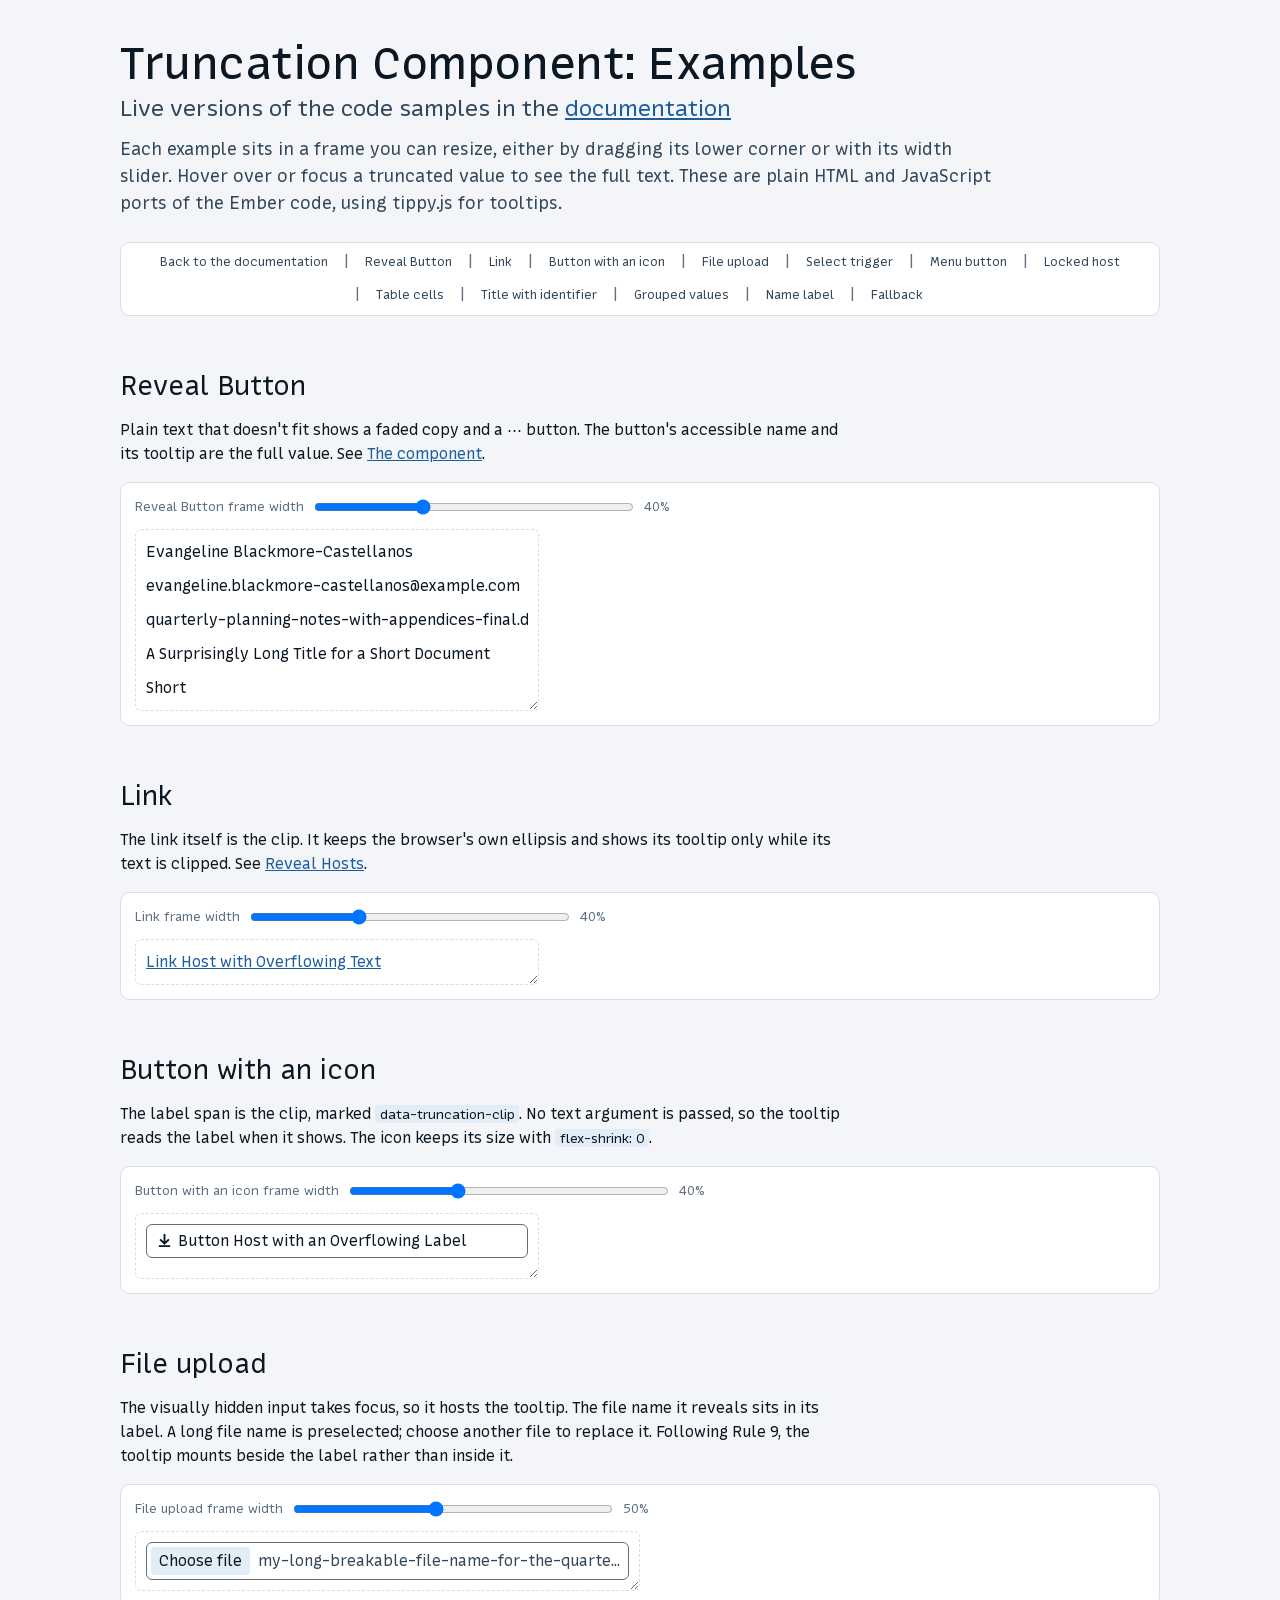
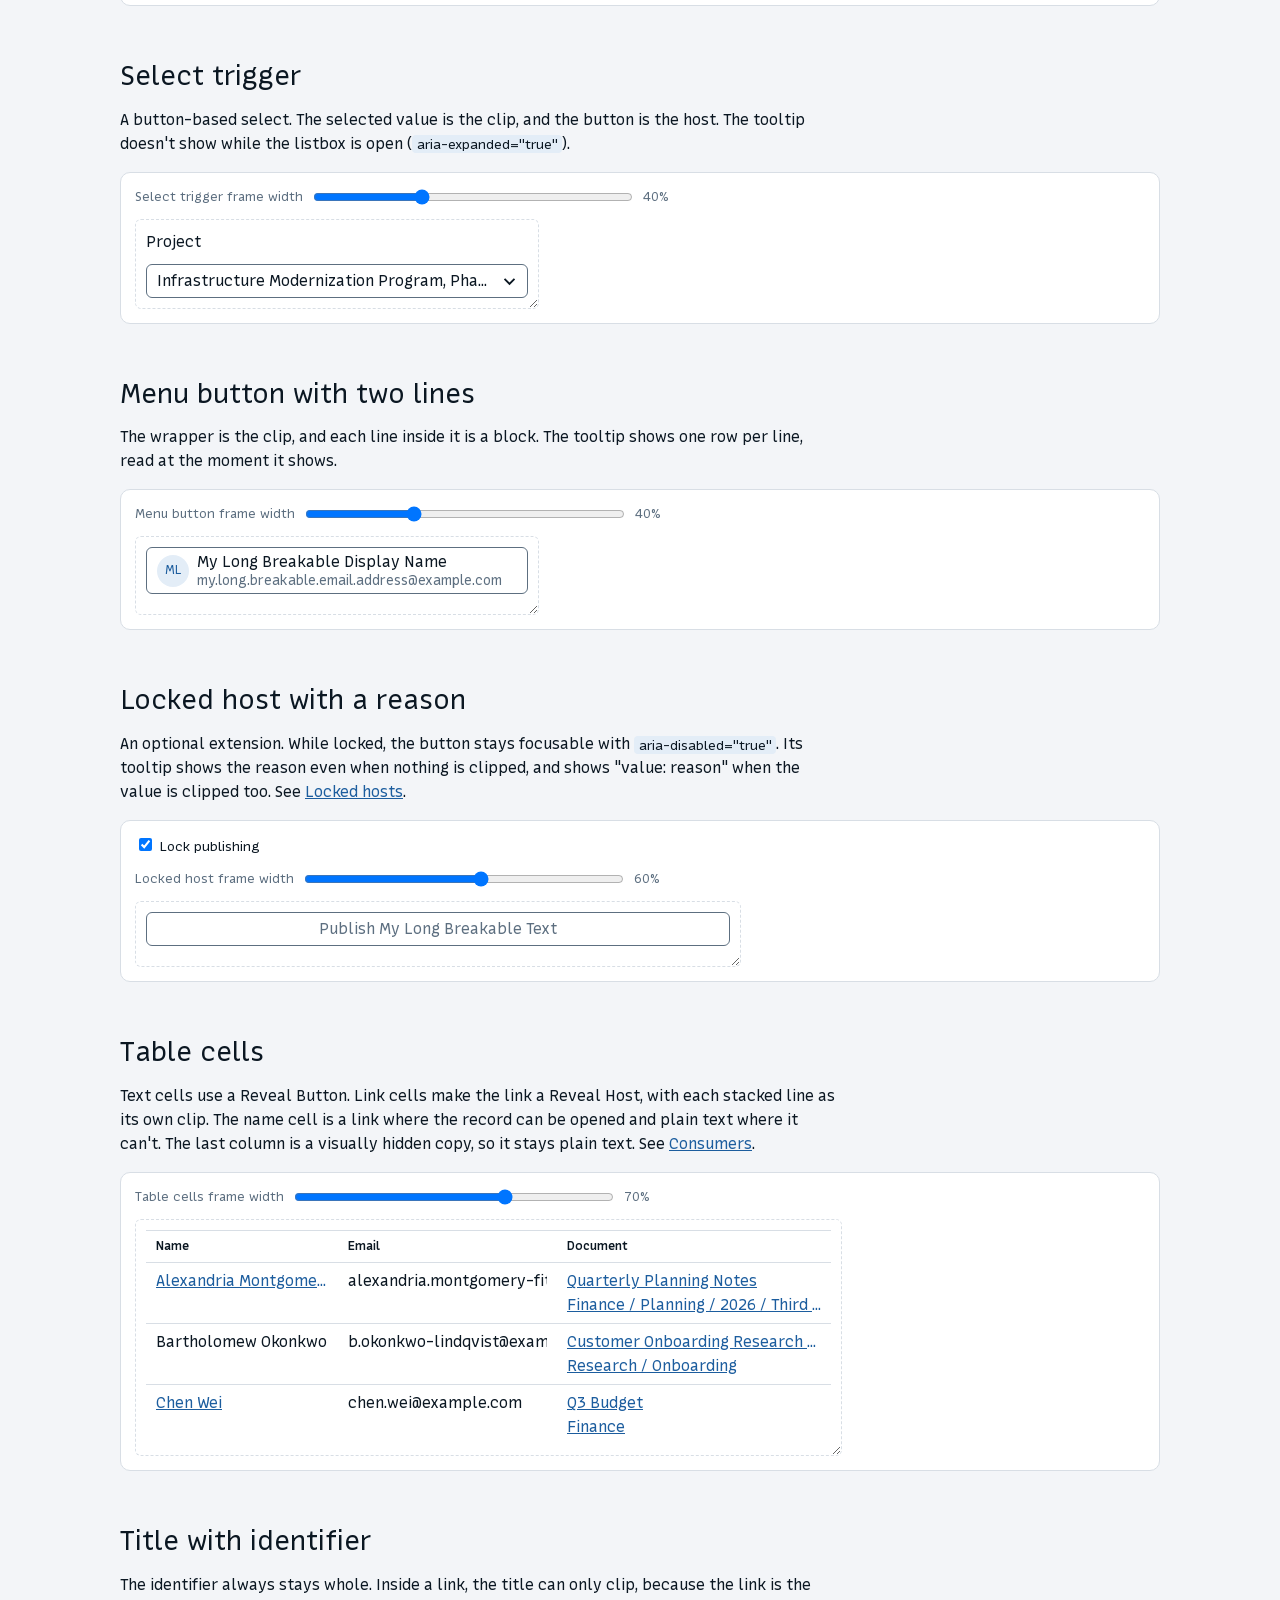
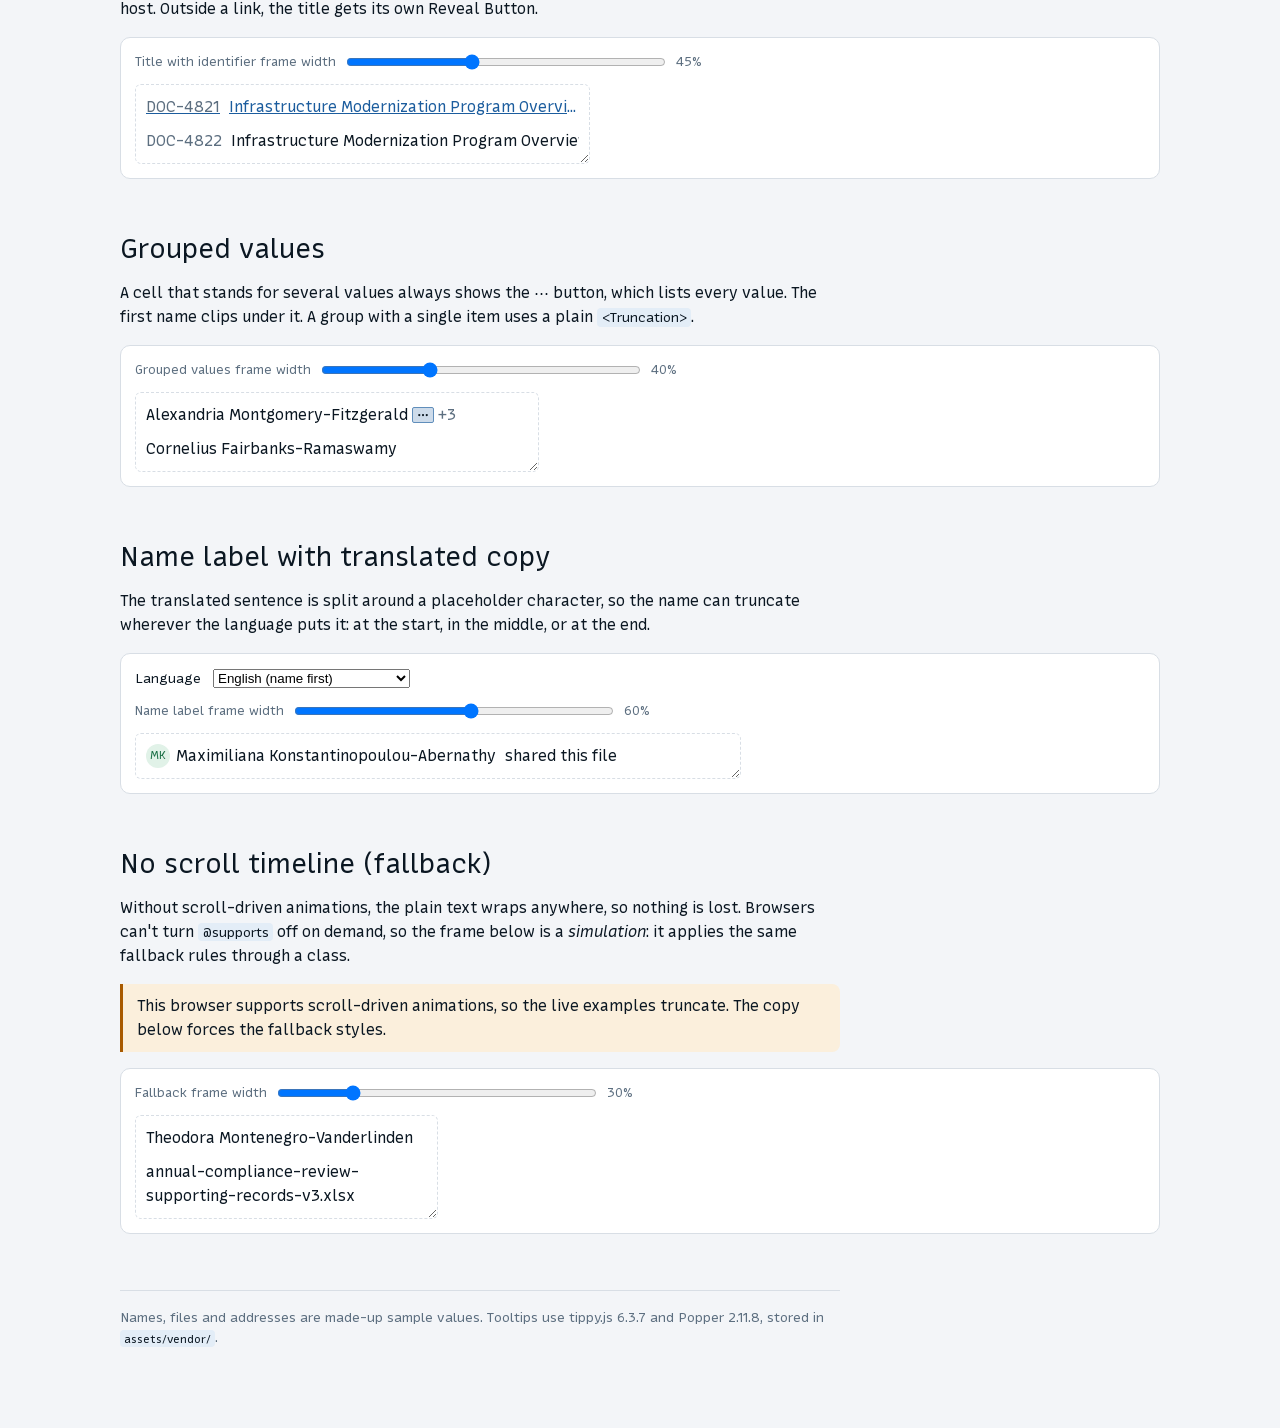
==== examples.html @ b0d839de "Add live examples page and accessibility fixes - Add examples.html/.css/.js: live vanilla JS + tippy" ====
<!doctype html>
<html lang="en">
<head>
<meta charset="utf-8">
<meta name="viewport" content="width=device-width,initial-scale=1,viewport-fit=cover">
<title>Examples · Truncation Component</title>
<link rel="preload" href="assets/woff2/0-MonoLisaText-normal.woff2" as="font" type="font/woff2" crossorigin="">
<link rel="stylesheet" href="assets/monolisa-webfont.css">
<link rel="stylesheet" href="style.css">
<link rel="stylesheet" href="examples.css">
</head>
<body>

<header>
  <hgroup>
    <h1>Truncation Component: Examples</h1>
    <p class="subtitle">Live versions of the code samples in the <a href="index.html">documentation</a></p>
  </hgroup>
  <p class="lede">Each example sits in a frame you can resize, either by dragging its lower corner or with its width slider. Hover over or focus a truncated value to see the full text. These are plain HTML and JavaScript ports of the Ember code, using tippy.js for tooltips.</p>
</header>

<nav class="toc" aria-label="Examples">
  <ol class="toc__list">
    <li><a href="index.html">Back to the documentation</a></li>
    <li><a href="#reveal-button">Reveal Button</a></li>
    <li><a href="#link-host">Link</a></li>
    <li><a href="#icon-button">Button with an icon</a></li>
    <li><a href="#file-upload">File upload</a></li>
    <li><a href="#select">Select trigger</a></li>
    <li><a href="#menu">Menu button</a></li>
    <li><a href="#locked">Locked host</a></li>
    <li><a href="#tables">Table cells</a></li>
    <li><a href="#title-with-id">Title with identifier</a></li>
    <li><a href="#items-summary">Grouped values</a></li>
    <li><a href="#name-label">Name label</a></li>
    <li><a href="#fallback">Fallback</a></li>
  </ol>
</nav>

<main>

<section id="reveal-button" aria-labelledby="h-reveal-button">
  <h2 id="h-reveal-button">Reveal Button</h2>
  <p class="prose">Plain text that doesn't fit shows a faded copy and a ⋯ button. The button's accessible name and its tooltip are the full value. See <a href="index.html#component">The component</a>.</p>
  <div class="demo">
    <div class="demo__width"><label for="w-reveal-button">Reveal Button frame width</label><input id="w-reveal-button" type="range" min="10" max="100" value="40" data-demo-width><output for="w-reveal-button" data-demo-width-output></output></div>
    <div class="demo__frame">
      <span data-truncation>Evangeline Blackmore-Castellanos</span>
      <span data-truncation>evangeline.blackmore-castellanos@example.com</span>
      <span data-truncation>quarterly-planning-notes-with-appendices-final.docx</span>
      <span data-truncation>A Surprisingly Long Title for a Short Document</span>
      <span data-truncation>Short</span>
    </div>
  </div>
</section>

<section id="link-host" aria-labelledby="h-link-host">
  <h2 id="h-link-host">Link</h2>
  <p class="prose">The link itself is the clip. It keeps the browser's own ellipsis and shows its tooltip only while its text is clipped. See <a href="index.html#hosts">Reveal Hosts</a>.</p>
  <div class="demo">
    <div class="demo__width"><label for="w-link-host">Link frame width</label><input id="w-link-host" type="range" min="10" max="100" value="40" data-demo-width><output for="w-link-host" data-demo-width-output></output></div>
    <div class="demo__frame">
      <a class="c-truncation-host" href="#link-host" data-truncation-host="Link Host with Overflowing Text">Link Host with Overflowing Text</a>
    </div>
  </div>
</section>

<section id="icon-button" aria-labelledby="h-icon-button">
  <h2 id="h-icon-button">Button with an icon</h2>
  <p class="prose">The label span is the clip, marked <code>data-truncation-clip</code>. No text argument is passed, so the tooltip reads the label when it shows. The icon keeps its size with <code>flex-shrink: 0</code>.</p>
  <div class="demo">
    <div class="demo__width"><label for="w-icon-button">Button with an icon frame width</label><input id="w-icon-button" type="range" min="10" max="100" value="40" data-demo-width><output for="w-icon-button" data-demo-width-output></output></div>
    <div class="demo__frame">
      <button type="button" class="c-button c-button--with-icon" data-truncation-host data-demo="icon-button">
        <svg class="c-button__icon" viewBox="0 0 16 16" aria-hidden="true" focusable="false"><path d="M7 1h2v8l3-3 1.4 1.4L8 12.8 2.6 7.4 4 6l3 3zM2 13h12v2H2z"/></svg>
        <span class="c-truncation-host" data-truncation-clip>Button Host with an Overflowing Label</span>
      </button>
      <p class="demo__note" role="status" data-status></p>
    </div>
  </div>
</section>

<section id="file-upload" aria-labelledby="h-file-upload">
  <h2 id="h-file-upload">File upload</h2>
  <p class="prose">The visually hidden input takes focus, so it hosts the tooltip. The file name it reveals sits in its label. A long file name is preselected; choose another file to replace it. Following Rule 9, the tooltip mounts beside the label rather than inside it.</p>
  <div class="demo">
    <div class="demo__width"><label for="w-file-upload">File upload frame width</label><input id="w-file-upload" type="range" min="10" max="100" value="50" data-demo-width><output for="w-file-upload" data-demo-width-output></output></div>
    <div class="demo__frame">
      <label class="c-file-upload" data-demo="file-upload">
        <input type="file" class="c-visually-hidden">
        <span class="c-file-upload__button">Choose file</span>
        <span class="c-file-upload__name c-truncation-host" data-truncation-clip></span>
      </label>
    </div>
  </div>
</section>

<section id="select" aria-labelledby="h-select">
  <h2 id="h-select">Select trigger</h2>
  <p class="prose">A button-based select. The selected value is the clip, and the button is the host. The tooltip doesn't show while the listbox is open (<code>aria-expanded="true"</code>).</p>
  <div class="demo">
    <div class="demo__width"><label for="w-select">Select trigger frame width</label><input id="w-select" type="range" min="10" max="100" value="40" data-demo-width><output for="w-select" data-demo-width-output></output></div>
    <div class="demo__frame">
      <span id="select-label">Project</span>
      <div class="c-select" data-demo="select">
        <button type="button" class="c-select__trigger" aria-haspopup="listbox" aria-expanded="false" aria-controls="select-listbox" aria-labelledby="select-label select-value">
          <span id="select-value" class="c-truncation-host" data-truncation-clip>Infrastructure Modernization Program, Phase Two</span>
          <svg class="c-select__chevron" viewBox="0 0 16 16" aria-hidden="true" focusable="false"><path d="M3.4 5.6 8 10.2l4.6-4.6L14 7l-6 6-6-6z"/></svg>
        </button>
        <ul id="select-listbox" class="c-popup" role="listbox" tabindex="-1" aria-labelledby="select-label" hidden>
          <li id="select-opt-1" role="option" aria-selected="true">Infrastructure Modernization Program, Phase Two</li>
          <li id="select-opt-2" role="option" aria-selected="false">Customer Onboarding Experience Research</li>
          <li id="select-opt-3" role="option" aria-selected="false">Q3 Budget</li>
        </ul>
      </div>
    </div>
  </div>
</section>

<section id="menu" aria-labelledby="h-menu">
  <h2 id="h-menu">Menu button with two lines</h2>
  <p class="prose">The wrapper is the clip, and each line inside it is a block. The tooltip shows one row per line, read at the moment it shows.</p>
  <div class="demo">
    <div class="demo__width"><label for="w-menu">Menu button frame width</label><input id="w-menu" type="range" min="10" max="100" value="40" data-demo-width><output for="w-menu" data-demo-width-output></output></div>
    <div class="demo__frame">
      <div class="c-menu" data-demo="menu">
        <button type="button" class="c-profile-chip" aria-haspopup="menu" aria-expanded="false" aria-controls="profile-menu">
          <span class="c-profile-chip__avatar" aria-hidden="true">ML</span>
          <span class="c-profile-chip__lines" data-truncation-clip>
            <span class="c-truncation-host">My Long Breakable Display Name</span>
            <span class="c-truncation-host">my.long.breakable.email.address@example.com</span>
          </span>
        </button>
        <ul id="profile-menu" class="c-popup" role="menu" hidden>
          <li role="none"><button type="button" class="c-button--reset" role="menuitem" tabindex="-1">Profile</button></li>
          <li role="none"><button type="button" class="c-button--reset" role="menuitem" tabindex="-1">Settings</button></li>
          <li role="none"><button type="button" class="c-button--reset" role="menuitem" tabindex="-1">Sign out</button></li>
        </ul>
      </div>
      <p class="demo__note" role="status" data-status></p>
    </div>
  </div>
</section>

<section id="locked" aria-labelledby="h-locked">
  <h2 id="h-locked">Locked host with a reason</h2>
  <p class="prose">An optional extension. While locked, the button stays focusable with <code>aria-disabled="true"</code>. Its tooltip shows the reason even when nothing is clipped, and shows "value: reason" when the value is clipped too. See <a href="index.html#reason">Locked hosts</a>.</p>
  <div class="demo">
    <div class="demo__controls"><label><input type="checkbox" data-demo="locked-toggle" checked> Lock publishing</label></div>
    <div class="demo__width"><label for="w-locked">Locked host frame width</label><input id="w-locked" type="range" min="10" max="100" value="60" data-demo-width><output for="w-locked" data-demo-width-output></output></div>
    <div class="demo__frame">
      <button type="button" class="c-button c-truncation-host" data-demo="locked">Publish My Long Breakable Text</button>
      <p class="demo__note" role="status" data-status></p>
    </div>
  </div>
</section>

<section id="tables" aria-labelledby="h-tables">
  <h2 id="h-tables">Table cells</h2>
  <p class="prose">Text cells use a Reveal Button. Link cells make the link a Reveal Host, with each stacked line as its own clip. The name cell is a link where the record can be opened and plain text where it can't. The last column is a visually hidden copy, so it stays plain text. See <a href="index.html#consumers">Consumers</a>.</p>
  <div class="demo">
    <div class="demo__width"><label for="w-tables">Table cells frame width</label><input id="w-tables" type="range" min="10" max="100" value="70" data-demo-width><output for="w-tables" data-demo-width-output></output></div>
    <div class="demo__frame">
      <table class="c-table">
        <caption class="c-visually-hidden">Shared documents</caption>
        <colgroup><col style="inline-size:28%"><col style="inline-size:32%"><col style="inline-size:40%"></colgroup>
        <thead>
          <tr><th scope="col">Name</th><th scope="col">Email</th><th scope="col">Document</th><th scope="col" class="c-visually-hidden">Summary</th></tr>
        </thead>
        <tbody>
          <tr>
            <td class="c-table__cell"><a class="c-truncation-host" href="#tables" data-truncation-host="Alexandria Montgomery-Fitzgerald">Alexandria Montgomery-Fitzgerald</a></td>
            <td class="c-table__cell"><span data-truncation data-test-text>alexandria.montgomery-fitzgerald@example.com</span></td>
            <td class="c-table__cell">
              <a class="c-link" href="#tables" data-truncation-host>
                <span class="c-truncation-host" data-truncation-clip>Quarterly Planning Notes</span>
                <span class="c-truncation-host" data-truncation-clip>Finance / Planning / 2026 / Third Quarter</span>
              </a>
            </td>
            <td class="c-table__cell c-visually-hidden">Alexandria Montgomery-Fitzgerald shared Quarterly Planning Notes</td>
          </tr>
          <tr>
            <td class="c-table__cell"><span data-truncation>Bartholomew Okonkwo-Lindqvist</span></td>
            <td class="c-table__cell"><span data-truncation data-test-text>b.okonkwo-lindqvist@example.com</span></td>
            <td class="c-table__cell">
              <a class="c-link" href="#tables" data-truncation-host>
                <span class="c-truncation-host" data-truncation-clip>Customer Onboarding Research Synthesis</span>
                <span class="c-truncation-host" data-truncation-clip>Research / Onboarding</span>
              </a>
            </td>
            <td class="c-table__cell c-visually-hidden">Bartholomew Okonkwo-Lindqvist shared Customer Onboarding Research Synthesis</td>
          </tr>
          <tr>
            <td class="c-table__cell"><a class="c-truncation-host" href="#tables" data-truncation-host="Chen Wei">Chen Wei</a></td>
            <td class="c-table__cell"><span data-truncation data-test-text>chen.wei@example.com</span></td>
            <td class="c-table__cell">
              <a class="c-link" href="#tables" data-truncation-host>
                <span class="c-truncation-host" data-truncation-clip>Q3 Budget</span>
                <span class="c-truncation-host" data-truncation-clip>Finance</span>
              </a>
            </td>
            <td class="c-table__cell c-visually-hidden">Chen Wei shared Q3 Budget</td>
          </tr>
        </tbody>
      </table>
    </div>
  </div>
</section>

<section id="title-with-id" aria-labelledby="h-title-with-id">
  <h2 id="h-title-with-id">Title with identifier</h2>
  <p class="prose">The identifier always stays whole. Inside a link, the title can only clip, because the link is the host. Outside a link, the title gets its own Reveal Button.</p>
  <div class="demo">
    <div class="demo__width"><label for="w-title-with-id">Title with identifier frame width</label><input id="w-title-with-id" type="range" min="10" max="100" value="45" data-demo-width><output for="w-title-with-id" data-demo-width-output></output></div>
    <div class="demo__frame">
      <a class="c-title-with-id" href="#title-with-id" data-truncation-host>
        <span class="c-title-with-id__identifier" data-test-identifier>DOC-4821</span>
        <span class="c-title-with-id__title c-truncation-host" data-test-title data-truncation-clip>Infrastructure Modernization Program Overview</span>
      </a>
      <div class="c-title-with-id">
        <span class="c-title-with-id__identifier" data-test-identifier>DOC-4822</span>
        <span data-truncation class="c-title-with-id__title" data-test-title>Infrastructure Modernization Program Overview</span>
      </div>
    </div>
  </div>
</section>

<section id="items-summary" aria-labelledby="h-items-summary">
  <h2 id="h-items-summary">Grouped values</h2>
  <p class="prose">A cell that stands for several values always shows the ⋯ button, which lists every value. The first name clips under it. A group with a single item uses a plain <code>&lt;Truncation&gt;</code>.</p>
  <div class="demo">
    <div class="demo__width"><label for="w-items-summary">Grouped values frame width</label><input id="w-items-summary" type="range" min="10" max="100" value="40" data-demo-width><output for="w-items-summary" data-demo-width-output></output></div>
    <div class="demo__frame">
      <div class="c-items-summary" data-test-items-summary>
        <span class="c-items-summary__name" data-test-items-name>Alexandria Montgomery-Fitzgerald</span>
        <button type="button" class="c-button--reset c-button--icon-only c-truncation__reveal c-items-summary__reveal" aria-label="Alexandria Montgomery-Fitzgerald, Bartholomew Okonkwo-Lindqvist, Chen Wei, Dagny Sørensen" data-test-items-reveal data-items-reveal>
          <svg class="c-truncation__reveal-icon" viewBox="0 0 16 16" aria-hidden="true" focusable="false"><circle cx="3" cy="8" r="1.5"/><circle cx="8" cy="8" r="1.5"/><circle cx="13" cy="8" r="1.5"/></svg>
        </button>
        <span class="c-items-summary__count" data-test-items-count>+3</span>
      </div>
      <div class="c-items-summary" data-test-items-summary>
        <span data-truncation data-test-items-name>Cornelius Fairbanks-Ramaswamy</span>
      </div>
    </div>
  </div>
</section>

<section id="name-label" aria-labelledby="h-name-label">
  <h2 id="h-name-label">Name label with translated copy</h2>
  <p class="prose">The translated sentence is split around a placeholder character, so the name can truncate wherever the language puts it: at the start, in the middle, or at the end.</p>
  <div class="demo">
    <div class="demo__controls">
      <label for="name-label-locale">Language</label>
      <select id="name-label-locale" data-demo="name-label-locale">
        <option value="en">English (name first)</option>
        <option value="de">Deutsch (name in the middle)</option>
        <option value="ja">日本語 (name last)</option>
      </select>
    </div>
    <div class="demo__width"><label for="w-name-label">Name label frame width</label><input id="w-name-label" type="range" min="10" max="100" value="60" data-demo-width><output for="w-name-label" data-demo-width-output></output></div>
    <div class="demo__frame">
      <div data-demo="name-label"></div>
    </div>
  </div>
</section>

<section id="fallback" aria-labelledby="h-fallback">
  <h2 id="h-fallback">No scroll timeline (fallback)</h2>
  <p class="prose">Without scroll-driven animations, the plain text wraps anywhere, so nothing is lost. Browsers can't turn <code>@supports</code> off on demand, so the frame below is a <em>simulation</em>: it applies the same fallback rules through a class.</p>
  <p class="callout" data-demo="support"></p>
  <div class="demo">
    <div class="demo__width"><label for="w-fallback">Fallback frame width</label><input id="w-fallback" type="range" min="10" max="100" value="30" data-demo-width><output for="w-fallback" data-demo-width-output></output></div>
    <div class="demo__frame is-simulated-fallback">
      <span data-truncation>Theodora Montenegro-Vanderlinden</span>
      <span data-truncation>annual-compliance-review-supporting-records-v3.xlsx</span>
    </div>
  </div>
</section>

<footer>Names, files and addresses are made-up sample values. Tooltips use tippy.js 6.3.7 and Popper 2.11.8, stored in <code>assets/vendor/</code>.</footer>
</main>

<script src="assets/vendor/popper.min.js"></script>
<script src="assets/vendor/tippy-bundle.umd.min.js"></script>
<script src="examples.js"></script>
</body>
</html>
---- style.css ----
:root{color-scheme:light;box-sizing:border-box;padding-top:env(safe-area-inset-top,0px);padding-bottom:env(safe-area-inset-bottom,0px)}html{scroll-padding-top:env(safe-area-inset-top,0px)}body{margin:0;padding:0;font:.875rem -apple-system,BlinkMacSystemFont,sans-serif;background:#fff;color:#000}img{max-width:100%}[hidden]:not([hidden=until-found i]){display:none!important}

/* MonoLisaText: variable weight, split into unicode-range subsets (Basic Latin, punctuation, fractions, technical, misc symbols). */
@font-face{font-family:"MonoLisaText";font-style:normal;font-weight:1 1000;font-display:swap;src:url("assets/woff2/0-MonoLisaText-normal.woff2") format("woff2");unicode-range:U+0020-007E}
@font-face{font-family:"MonoLisaText";font-style:italic;font-weight:1 1000;font-display:swap;src:url("assets/woff2/1-MonoLisaText-italic.woff2") format("woff2");unicode-range:U+0020-007E}
@font-face{font-family:"MonoLisaText";font-style:normal;font-weight:1 1000;font-display:swap;src:url("assets/woff2/2-MonoLisaText-normal.woff2") format("woff2");unicode-range:U+2013-2014,U+2018-201A,U+201C-201E,U+2020-2022,U+2026,U+2030,U+2039-203A,U+2044}
@font-face{font-family:"MonoLisaText";font-style:italic;font-weight:1 1000;font-display:swap;src:url("assets/woff2/3-MonoLisaText-italic.woff2") format("woff2");unicode-range:U+2013-2014,U+2018-201A,U+201C-201E,U+2020-2022,U+2026,U+2030,U+2039-203A,U+2044}
@font-face{font-family:"MonoLisaText";font-style:normal;font-weight:1 1000;font-display:swap;src:url("assets/woff2/4-MonoLisaText-normal.woff2") format("woff2");unicode-range:U+2150,U+2153-215E}
@font-face{font-family:"MonoLisaText";font-style:italic;font-weight:1 1000;font-display:swap;src:url("assets/woff2/5-MonoLisaText-italic.woff2") format("woff2");unicode-range:U+2150,U+2153-215E}
@font-face{font-family:"MonoLisaText";font-style:normal;font-weight:1 1000;font-display:swap;src:url("assets/woff2/6-MonoLisaText-normal.woff2") format("woff2");unicode-range:U+2601,U+2607,U+2610-2612,U+261A-261F,U+2639-263C,U+263E,U+2665}
@font-face{font-family:"MonoLisaText";font-style:italic;font-weight:1 1000;font-display:swap;src:url("assets/woff2/7-MonoLisaText-italic.woff2") format("woff2");unicode-range:U+2601,U+2607,U+2610-2612,U+261A-261F,U+2639-263C,U+263E,U+2665}
@font-face{font-family:"MonoLisaText";font-style:normal;font-weight:1 1000;font-display:swap;src:url("assets/woff2/8-MonoLisaText-normal.woff2") format("woff2");unicode-range:U+2318,U+2325-2328,U+232B,U+2387,U+238B,U+23CE-23CF,U+23FB-23FE}
@font-face{font-family:"MonoLisaText";font-style:italic;font-weight:1 1000;font-display:swap;src:url("assets/woff2/9-MonoLisaText-italic.woff2") format("woff2");unicode-range:U+2318,U+2325-2328,U+232B,U+2387,U+238B,U+23CE-23CF,U+23FB-23FE}

/* Layout: one reading column (prose at ~80ch), code and diagrams allowed wider; code wraps, diagrams scroll. */
:root{
  --ground:#f3f5f8; --panel:#ffffff; --ink:#0b1722; --ink-2:#33475a; --muted:#5d6f80; --line:#d8dee5;
  --accent:#1c5d9e; --accent-soft:#e3edf7; --state:#a85a00; --state-soft:#fbefdc; --ok:#1d7148; --ok-soft:#e1f2e8;
  --code-bg:#0f1a26; --code-fg:#dbe6f0; --code-dim:#7f93a6; --code-kw:#8cc4ff; --code-str:#a8dc9b; --code-num:#f5b971; --code-fn:#e7a4ff; --code-attr:#7fdbd2;
  --display:"MonoLisaText",ui-monospace,Menlo,Consolas,monospace;
  --body:"MonoLisaText",ui-monospace,Menlo,Consolas,monospace;
  --mono:"MonoLisaText",ui-monospace,Menlo,Consolas,monospace;
  --code-font:"MonoLisaCode",ui-monospace,Menlo,Consolas,monospace;
}
@media (prefers-color-scheme:dark){:root:not([data-theme="light"]){
  --ground:#0e141b; --panel:#151d26; --ink:#e7edf3; --ink-2:#c3cfda; --muted:#8c9cac; --line:#2a3644;
  --accent:#78afe6; --accent-soft:#1c2c3d; --state:#f2a654; --state-soft:#3a2914; --ok:#74cf9f; --ok-soft:#163223;
  --code-bg:#1a2431; --code-fg:#dbe6f0; --code-dim:#7f93a6; --code-kw:#8cc4ff; --code-str:#a8dc9b; --code-num:#f5b971; --code-fn:#e7a4ff; --code-attr:#7fdbd2;
  color-scheme:dark}}
:root[data-theme="dark"]{
  --ground:#0e141b; --panel:#151d26; --ink:#e7edf3; --ink-2:#c3cfda; --muted:#8c9cac; --line:#2a3644;
  --accent:#78afe6; --accent-soft:#1c2c3d; --state:#f2a654; --state-soft:#3a2914; --ok:#74cf9f; --ok-soft:#163223;
  --code-bg:#1a2431; --code-fg:#dbe6f0; --code-dim:#7f93a6; --code-kw:#8cc4ff; --code-str:#a8dc9b; --code-num:#f5b971; --code-fn:#e7a4ff; --code-attr:#7fdbd2;
  color-scheme:dark}
*{box-sizing:border-box}
body{margin:0;background:var(--ground);color:var(--ink);font-family:var(--body);font-size:.9375rem;line-height:1.6;
  padding-left:max(16px,env(safe-area-inset-left,0px));padding-right:max(16px,env(safe-area-inset-right,0px));padding-block:40px 80px}
main{max-width:1040px;margin:0 auto;display:flex;flex-direction:column;gap:56px}
.prose{max-width:80ch}
h1,h2,h3,h4{font-family:var(--display);text-wrap:balance;margin:0;color:var(--ink)}
h1{font-size:clamp(1.875rem,5vw,2.75rem);font-weight:450;letter-spacing:-.01em;line-height:1.08}
hgroup{display:flex;flex-direction:column;gap:6px;margin:0}
.subtitle{font-family:var(--display);font-size:clamp(1.125rem,2.5vw,1.375rem);font-weight:400;color:var(--ink-2);line-height:1.3}
.byline{font-size:.875rem;color:var(--muted)}
h2{font-size:clamp(1.375rem,1.2rem + .6vw,1.625rem);font-weight:400;line-height:1.15}
h3{font-size:clamp(1.125rem,1rem + .4vw,1.25rem);font-weight:400;line-height:1.25}
h4{font-size:1.0625rem;font-weight:400;line-height:1.3;margin-top:6px}
p{margin:0}
a{color:var(--accent)}
code{font-family:var(--mono);font-size:.86em;background:var(--accent-soft);color:var(--ink);padding:.05em .35em;border-radius:4px;overflow-wrap:anywhere}
kbd{font-family:var(--mono);font-size:.86em;background:var(--panel);color:var(--ink);padding:.05em .4em;border:1px solid var(--line);border-bottom-width:2px;border-radius:4px}
.eyebrow{font-family:var(--mono);font-size:.75rem;letter-spacing:.12em;text-transform:uppercase;color:var(--accent);margin:0}
header{display:flex;flex-direction:column;gap:14px;max-width:1040px;margin:0 auto 24px}
.lede{font-size:1.0625rem;color:var(--ink-2);max-width:80ch}
.chips{display:flex;flex-wrap:wrap;gap:8px}
.chip{font-family:var(--mono);font-size:.75rem;padding:3px 10px;border:1px solid var(--line);border-radius:999px;background:var(--panel);color:var(--ink-2)}
.chip b{color:var(--ink);font-weight:500}
nav.toc{max-width:1040px;margin:0 auto 56px;background:var(--panel);border:1px solid var(--line);border-radius:10px;padding:4px}
.toc__list{list-style:none;margin:0;padding:0;display:flex;flex-wrap:wrap;justify-content:center;gap:2px}
.toc__list li{display:flex;align-items:center;gap:2px}
/* Empty alt text keeps screen readers from announcing "vertical bar". */
.toc__list li+li::before{content:"|";content:"|" / "";color:var(--muted);margin-inline:6px}
.toc__list a{display:block;padding:6px 8px;border-radius:6px;font-size:.75rem;color:var(--ink-2);text-decoration:none;white-space:nowrap}
.toc__list a:hover{background:var(--accent-soft);color:var(--ink);text-decoration:underline}
.toc__list a:focus-visible{outline:2px solid var(--accent);outline-offset:0;color:var(--ink)}
section{display:flex;flex-direction:column;gap:16px;scroll-margin-top:16px}
.diagram{background:var(--panel);border:1px solid var(--line);border-radius:10px;padding:18px;overflow-x:auto}
.diagram pre.mermaid{margin:0;background:transparent;display:flex;justify-content:center;min-width:640px}
.diagram figcaption,.code figcaption{font-size:.78125rem;color:var(--muted)}
figure{margin:0;display:flex;flex-direction:column;gap:8px;min-width:0}
.code{min-width:0;gap:0;border:1px solid var(--line);border-radius:10px;overflow:hidden;background:var(--panel)}
.code figcaption{display:flex;flex-wrap:wrap;gap:4px 12px;align-items:baseline;padding:8px 14px;border-bottom:1px solid var(--line)}
.code figcaption .path{font-family:var(--mono);color:var(--ink-2)}
.code figcaption .at{font-family:var(--mono)}
.code pre{margin:0;background:var(--code-bg);color:var(--code-fg);box-shadow:inset 3px 0 0 var(--accent);padding:14px 16px 14px 19px;white-space:pre-wrap;font-family:var(--code-font);font-size:.78125rem;line-height:1.55;tab-size:2}
.code pre code{background:none;padding:0;color:inherit;font-family:inherit;font-size:inherit;overflow-wrap:anywhere;white-space:pre-wrap}
.hljs-comment,.hljs-quote{color:var(--code-dim);font-style:italic}
.hljs-keyword,.hljs-selector-tag,.hljs-meta .hljs-keyword,.hljs-literal{color:var(--code-kw)}
.hljs-string,.hljs-template-tag,.hljs-addition,.hljs-regexp{color:var(--code-str)}
.hljs-number,.hljs-built_in,.hljs-type{color:var(--code-num)}
.hljs-title,.hljs-title.function_,.hljs-section,.hljs-selector-pseudo{color:var(--code-fn)}
.hljs-attr,.hljs-attribute,.hljs-property,.hljs-selector-class,.hljs-selector-attr,.hljs-variable,.hljs-name,.hljs-tag{color:var(--code-attr)}
table.flv{border-collapse:collapse;width:100%;font-size:.875rem;background:var(--panel);border:1px solid var(--line);border-radius:10px;overflow:hidden}
.tbl{overflow-x:auto;border-radius:10px}
table.flv th,table.flv td{text-align:left;vertical-align:top;padding:10px 12px;border-top:1px solid var(--line)}
table.flv thead th{font-size:.71875rem;letter-spacing:.06em;text-transform:uppercase;color:var(--muted);border-top:0;background:var(--ground)}
table.flv td:first-child{font-weight:600;white-space:nowrap}
.pill{display:inline-block;font-size:.71875rem;font-weight:600;padding:1px 8px;border-radius:999px;white-space:nowrap}
.pill.btn{background:var(--accent-soft);color:var(--accent)}
.pill.host{background:var(--ok-soft);color:var(--ok)}
.pill.state{background:var(--state-soft);color:var(--state)}
.callout{border-left:3px solid var(--state);background:var(--state-soft);padding:10px 14px;border-radius:0 8px 8px 0;max-width:80ch;color:var(--ink)}
ol.steps,ol.list,ul.list{margin:0;padding-inline-start:22px;display:grid;gap:6px;max-width:80ch}
.two{display:grid;grid-template-columns:repeat(auto-fit,minmax(min(100%,420px),1fr));gap:16px}
footer{font-size:.8125rem;color:var(--muted);border-top:1px solid var(--line);padding-top:16px;max-width:80ch}
@media (prefers-reduced-motion:reduce){*{scroll-behavior:auto!important}}

.mermaid-diagram{margin-block:4px;min-width:640px}
.mermaid-diagram svg{display:block;margin:0 auto;max-width:100%;height:auto}
.mermaid-diagram .mmd-dark{display:none}
@media (prefers-color-scheme:dark){:root:not([data-theme="light"]) .mermaid-diagram .mmd-light{display:none}:root:not([data-theme="light"]) .mermaid-diagram .mmd-dark{display:block}}
:root[data-theme="dark"] .mermaid-diagram .mmd-light{display:none}
:root[data-theme="dark"] .mermaid-diagram .mmd-dark{display:block}

/* Marks the parts of the implementation that lean on tippy.js, and the parts that are plain DOM. */
.pill.lib{background:var(--state-soft);color:var(--state)}
.code figcaption .pill{align-self:center}
table.flv.wrap td:first-child{white-space:normal;min-inline-size:14ch}
---- examples.css ----
/* ------------ Design-system tokens the documented CSS refers to ------------ */
:root {
  --color-accent-200: color-mix(in srgb, var(--accent) 22%, var(--panel));
  /* 70% keeps 3:1 against the panel and under the ⋯ dots, in both colour schemes. */
  --color-accent-300: color-mix(in srgb, var(--accent) 70%, var(--panel));
  --color-accent-500: var(--accent);
  --color-text: var(--ink);
  --spacing-3xs: 2px;
  /* Control boundaries need 3:1 (WCAG 1.4.11); --line is decorative only. */
  --control-line: var(--muted);
}

/* Button resets come first so the Reveal Button's own rules override them. */
.c-button {
  align-items: center;
  background: var(--panel);
  border: 1px solid var(--control-line);
  border-radius: 6px;
  color: var(--ink);
  cursor: pointer;
  display: inline-flex;
  font: inherit;
  gap: 6px;
  max-inline-size: 100%;
  min-inline-size: 0;
  padding: 4px 10px;
}

.c-button:hover {
  background: var(--accent-soft);
}

.c-button[aria-disabled='true'] {
  color: var(--muted);
  cursor: not-allowed;
}

.c-button--reset {
  background: none;
  border: 0;
  color: inherit;
  font: inherit;
  margin: 0;
  padding: 0;
}

.c-button--reset:focus {
  border: 0;
}

.c-button--icon-only {
  align-items: center;
  cursor: pointer;
  display: inline-flex;
  justify-content: center;
}

.c-button--icon-only:focus-visible {
  outline: 2px solid var(--accent);
  outline-offset: 2px;
}

/* ------------ Truncation (styles/components/_truncation.css) ------------ */
.c-truncation {
  --c-truncation-focus-ring: 4px;

  align-items: center;
  animation: c-truncation-overflowing linear both;
  animation-timeline: --c-truncation;
  display: flex;
  flex: 0 1 auto;
  min-inline-size: 0;
  position: relative;
  timeline-scope: --c-truncation;
}

@keyframes c-truncation-overflowing {
  from,
  to {
    --c-truncation-overflowing: 1;
  }
}

.c-truncation__plain {
  min-inline-size: 0;
  overflow: hidden;
  scroll-timeline: --c-truncation inline;
  white-space: nowrap;
}

.c-truncation__overflow {
  align-items: center;
  column-gap: var(--spacing-3xs);
  display: none;
  min-inline-size: 0;
  padding-inline-end: var(--c-truncation-focus-ring);
}

.c-truncation__text {
  mask-image: linear-gradient(to left, transparent, #000 2.5ch);
  min-inline-size: 0;
  overflow: hidden;
  text-overflow: clip;
  white-space: nowrap;
}

@container style(--c-truncation-overflowing: 1) {
  .c-truncation__plain {
    block-size: 0;
    inset-block-start: 0;
    inset-inline: 0;
    position: absolute;
    visibility: hidden;
  }

  .c-truncation__overflow {
    display: flex;
  }
}

.c-truncation__reveal {
  background-color: var(--color-accent-200);
  block-size: calc(1lh - 2 * var(--c-truncation-focus-ring));
  border: 1px solid var(--color-accent-300);
  border-radius: 2px;
  color: var(--color-text);
  flex: none;
  inline-size: 1.375rem;
}

.c-truncation__reveal:hover,
.c-truncation__reveal:focus,
.c-truncation__reveal:focus-visible {
  background-color: var(--color-accent-300);
  border: 1px solid var(--color-accent-500);
}

.c-truncation__reveal-icon {
  fill: currentcolor;
  inline-size: 0.75rem;
}

@supports not ((animation-timeline: --a) and (timeline-scope: --a)) {
  .c-truncation__plain {
    overflow-wrap: anywhere;
    white-space: normal;
  }
}

.c-truncation-host {
  display: block;
  max-inline-size: 100%;
  min-inline-size: 0;
  overflow: hidden;
  text-overflow: ellipsis;
  white-space: nowrap;
}

/* ------------ Minimal design-system pieces the examples use ------------ */
.c-visually-hidden {
  block-size: 1px;
  clip-path: inset(50%);
  inline-size: 1px;
  overflow: hidden;
  position: absolute;
  white-space: nowrap;
}

.c-button__icon {
  block-size: 1em;
  fill: currentcolor;
  flex-shrink: 0;
  inline-size: 1em;
}

.c-button:focus-visible,
.c-select__trigger:focus-visible,
.c-profile-chip:focus-visible,
.c-link:focus-visible,
a.c-truncation-host:focus-visible,
.c-popup:focus-visible {
  outline: 2px solid var(--accent);
  outline-offset: 2px;
}

/* File upload */
.c-file-upload {
  align-items: center;
  border: 1px solid var(--control-line);
  border-radius: 6px;
  cursor: pointer;
  display: flex;
  gap: 8px;
  max-inline-size: 100%;
  min-inline-size: 0;
  padding: 4px;
}

.c-file-upload:focus-within {
  outline: 2px solid var(--accent);
  outline-offset: 2px;
}

.c-file-upload__button {
  background: var(--accent-soft);
  border-radius: 4px;
  flex: none;
  padding: 2px 8px;
}

.c-file-upload__name {
  color: var(--ink-2);
}

/* Select trigger and menu button */
.c-select,
.c-menu {
  max-inline-size: 100%;
  min-inline-size: 0;
  position: relative;
}

.c-select__trigger,
.c-profile-chip {
  align-items: center;
  background: var(--panel);
  border: 1px solid var(--control-line);
  border-radius: 6px;
  color: var(--ink);
  cursor: pointer;
  display: flex;
  font: inherit;
  gap: 8px;
  inline-size: 100%;
  min-inline-size: 0;
  padding: 4px 10px;
  text-align: start;
}

.c-select__chevron {
  block-size: 1em;
  fill: currentcolor;
  flex-shrink: 0;
  inline-size: 1em;
  margin-inline-start: auto;
}

.c-popup {
  background: var(--panel);
  border: 1px solid var(--control-line);
  border-radius: 6px;
  box-shadow: 0 4px 16px rgb(0 0 0 / 15%);
  inset-inline-start: 0;
  list-style: none;
  margin: 4px 0 0;
  min-inline-size: 100%;
  padding: 4px;
  position: absolute;
  z-index: 10;
}

.c-popup [role='option'],
.c-popup [role='menuitem'] {
  border-radius: 4px;
  cursor: pointer;
  padding: 4px 8px;
}

.c-popup [role='option'][aria-selected='true'] {
  font-weight: 600;
}

.c-popup [role='menuitem'] {
  inline-size: 100%;
  text-align: start;
}

.c-popup .is-active,
.c-popup [role='menuitem']:focus {
  background: var(--accent-soft);
  outline: 2px solid var(--accent);
  outline-offset: -2px;
}

.c-profile-chip__avatar {
  align-items: center;
  background: var(--accent-soft);
  border-radius: 50%;
  block-size: 2rem;
  color: var(--accent);
  display: inline-flex;
  flex: none;
  font-size: 0.75rem;
  inline-size: 2rem;
  justify-content: center;
}

.c-profile-chip__lines {
  display: flex;
  flex-direction: column;
  line-height: 1.3;
  min-inline-size: 0;
}

.c-profile-chip__lines > :last-child {
  color: var(--muted);
  font-size: 0.9em;
}

/* Table */
.c-table {
  background: var(--panel);
  border-collapse: collapse;
  inline-size: 100%;
  table-layout: fixed;
}

.c-table th,
.c-table__cell {
  border-top: 1px solid var(--line);
  overflow: hidden;
  padding: 6px 10px;
  text-align: start;
  vertical-align: top;
}

.c-table th {
  font-size: 0.75rem;
  font-weight: 600;
  white-space: nowrap;
}

.c-link {
  display: flex;
  flex-direction: column;
  min-inline-size: 0;
}

/* Title with identifier */
.c-title-with-id {
  align-items: center;
  display: flex;
  gap: 1ch;
  min-inline-size: 0;
}

.c-title-with-id__identifier {
  color: var(--muted);
  flex: none;
}

a.c-title-with-id {
  color: var(--accent);
}

/* Items summary */
.c-items-summary {
  /* The reused Reveal Button sizes itself from this budget, normally set by .c-truncation. */
  --c-truncation-focus-ring: 4px;

  align-items: center;
  display: flex;
  gap: 4px;
  min-inline-size: 0;
}

.c-items-summary__name {
  min-inline-size: 0;
  overflow: hidden;
  white-space: nowrap;
}

.c-items-summary__count {
  color: var(--muted);
  flex: none;
}

/* Name label */
.c-name-label {
  align-items: center;
  display: flex;
  gap: 1ch;
  min-inline-size: 0;
}

.c-name-label__copy {
  flex: none;
}

.c-name-label__name {
  align-items: center;
  display: flex;
  gap: 6px;
  min-inline-size: 0;
}

.c-name-label__avatar {
  align-items: center;
  background: var(--ok-soft);
  border-radius: 50%;
  block-size: 1.5rem;
  color: var(--ok);
  display: inline-flex;
  flex: none;
  font-size: 0.6875rem;
  inline-size: 1.5rem;
  justify-content: center;
}

/* Tooltip content */
.tippy-box {
  font-family: var(--body);
  overflow-wrap: anywhere;
}

/* ------------ Demo chrome ------------ */
.demo {
  background: var(--panel);
  border: 1px solid var(--line);
  border-radius: 10px;
  display: flex;
  flex-direction: column;
  gap: 12px;
  padding: 14px;
}

.demo__width {
  align-items: center;
  color: var(--muted);
  display: flex;
  font-size: 0.78125rem;
  gap: 8px;
}

.demo__width input {
  flex: 1;
  max-inline-size: 320px;
}

.demo__frame {
  border: 1px dashed var(--line);
  border-radius: 6px;
  display: flex;
  flex-direction: column;
  gap: 10px;
  max-inline-size: 100%;
  min-inline-size: 6ch;
  overflow: hidden;
  padding: 10px;
  resize: horizontal;
}

.demo__row {
  align-items: center;
  display: flex;
  gap: 8px;
  min-inline-size: 0;
}

.demo__note {
  color: var(--muted);
  font-size: 0.78125rem;
}

.demo__controls {
  align-items: center;
  display: flex;
  flex-wrap: wrap;
  gap: 12px;
  font-size: 0.8125rem;
}

/* Simulated fallback: the same rules as `@supports not (…)`, applied by class. */
.is-simulated-fallback .c-truncation {
  animation: none;
}

.is-simulated-fallback .c-truncation__plain {
  overflow-wrap: anywhere;
  white-space: normal;
}
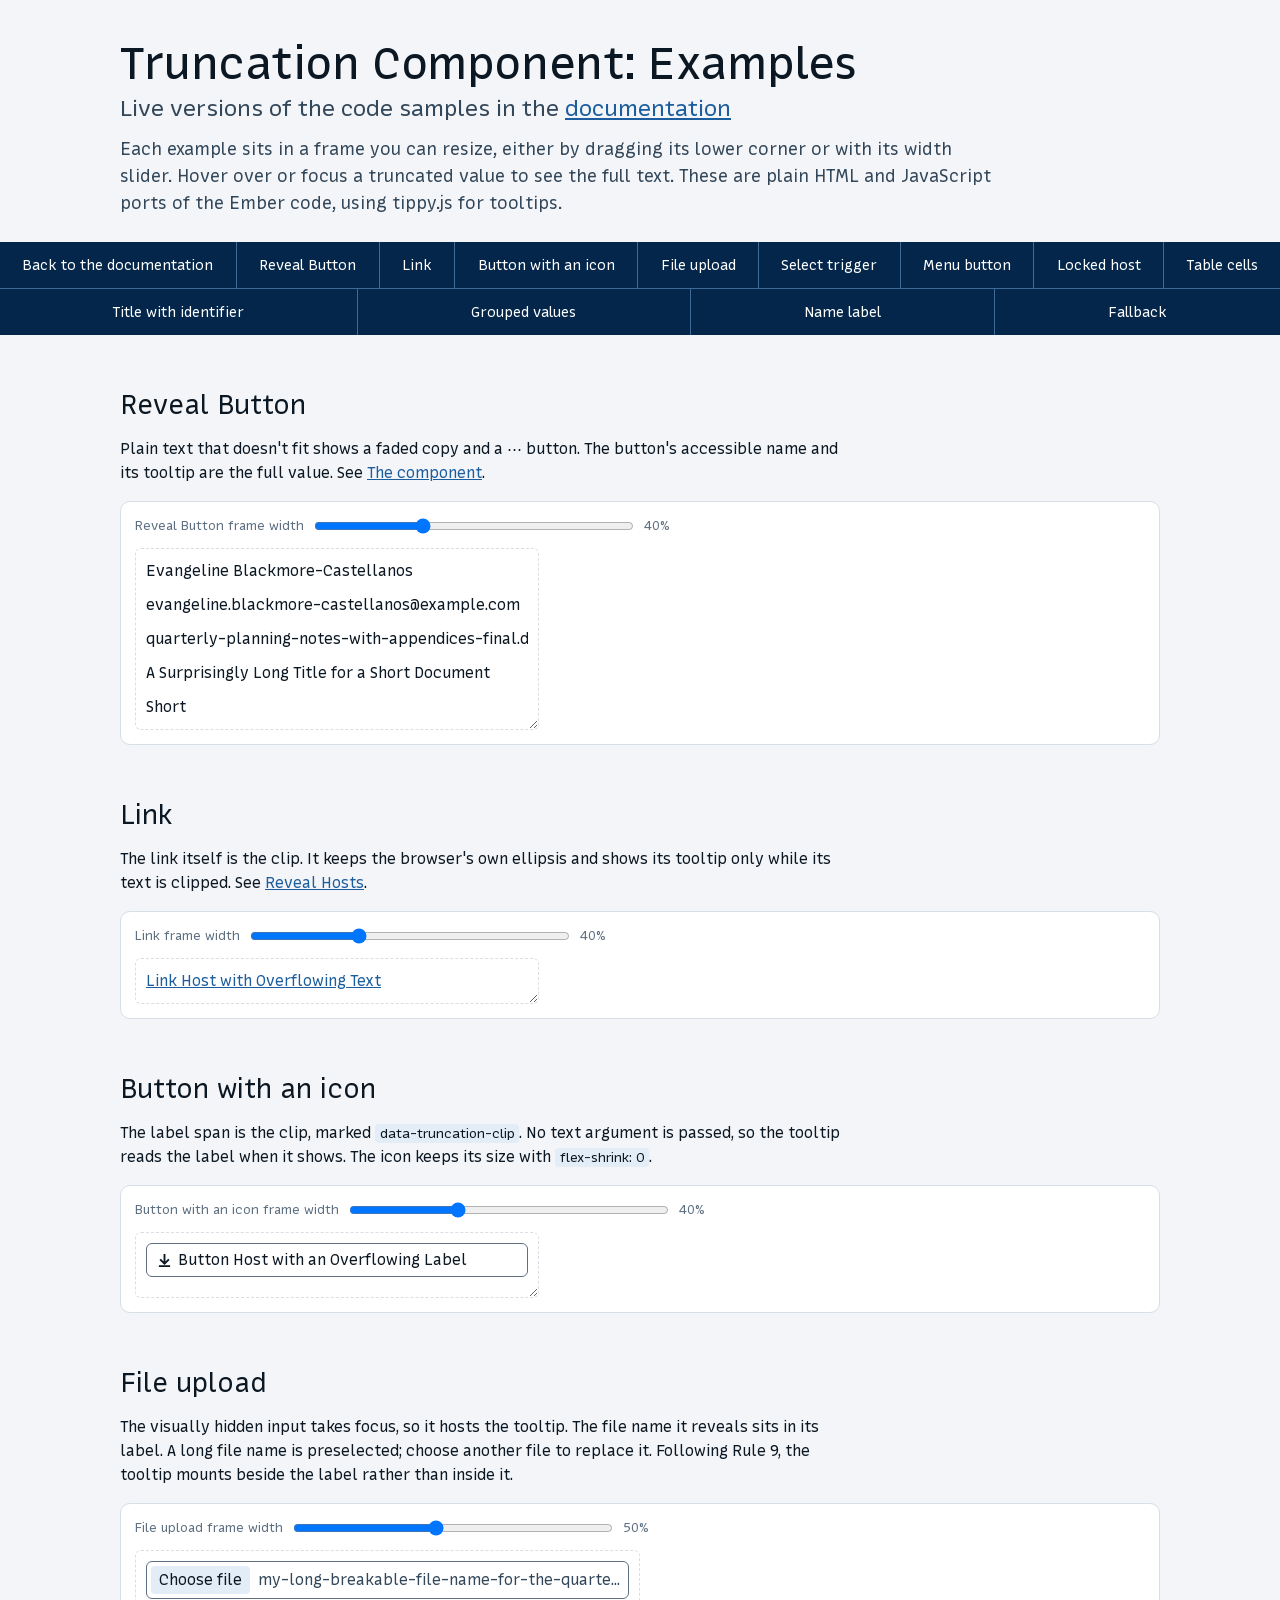
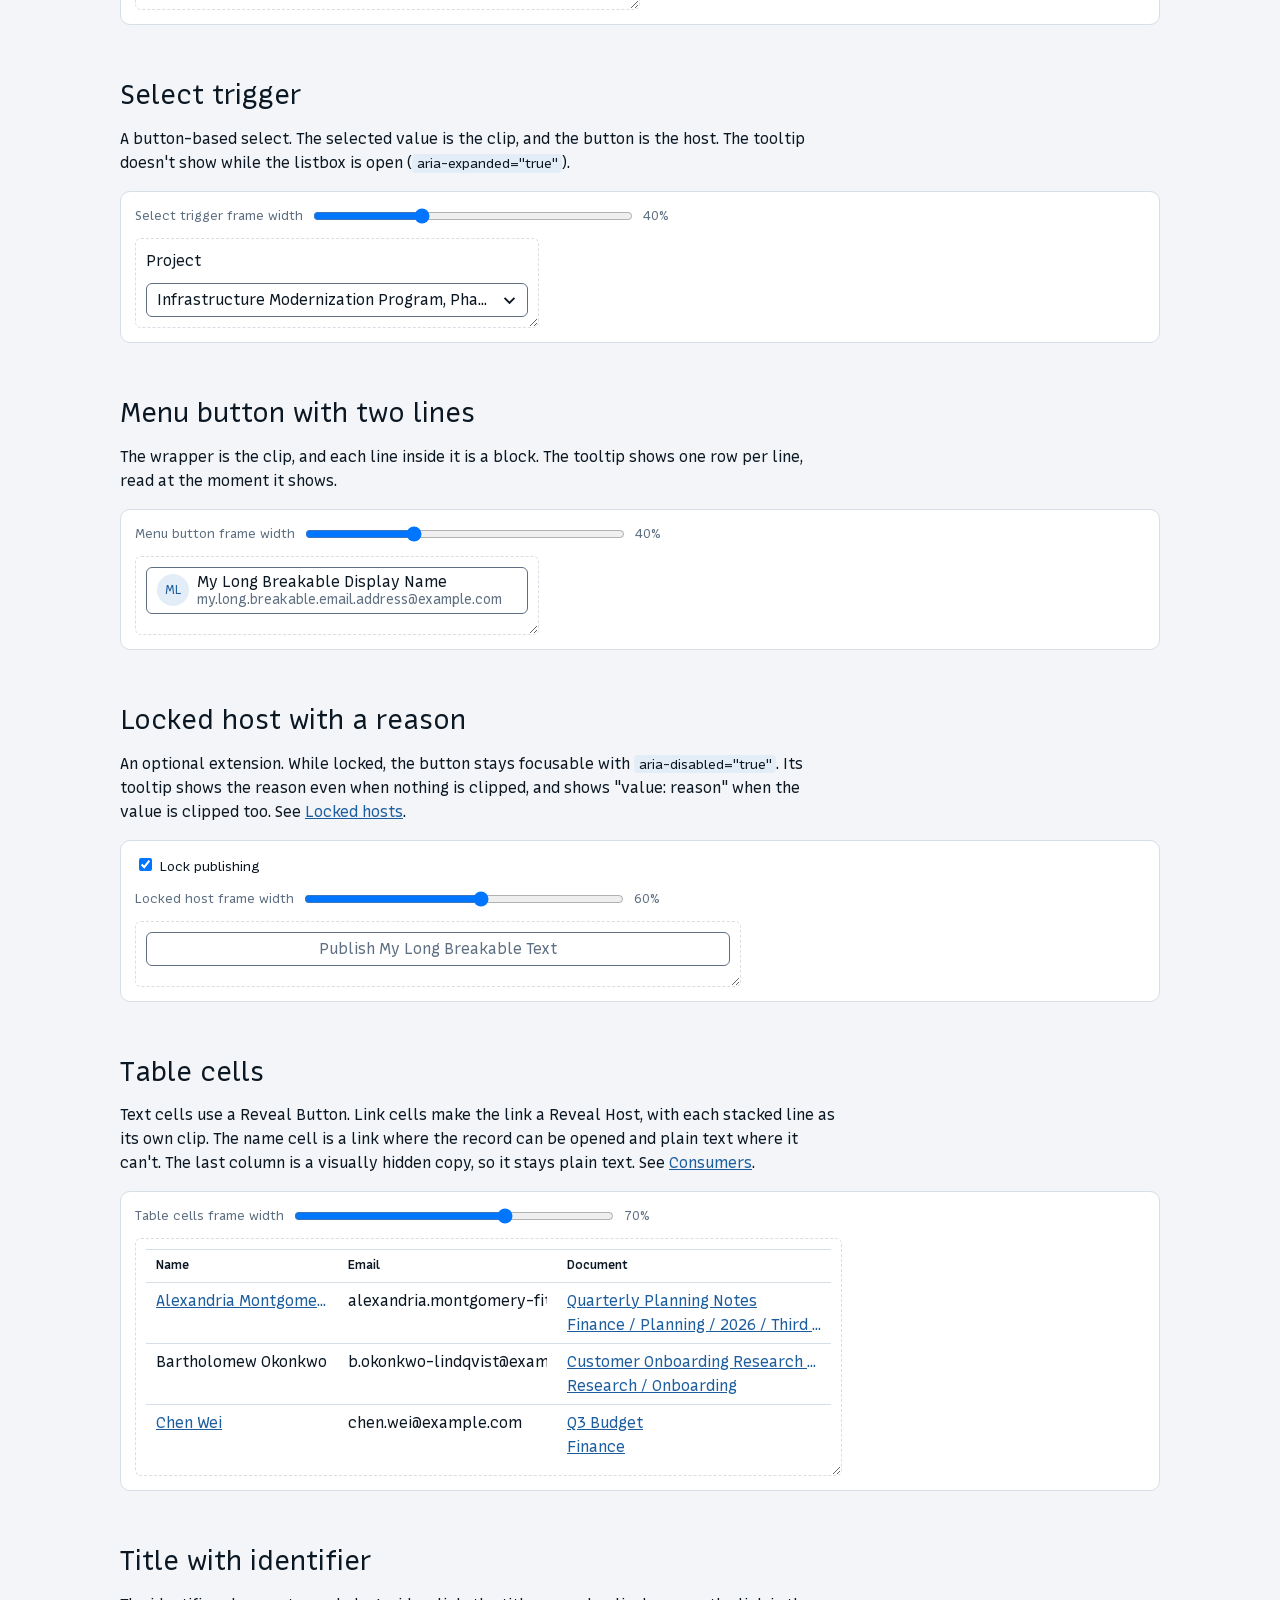
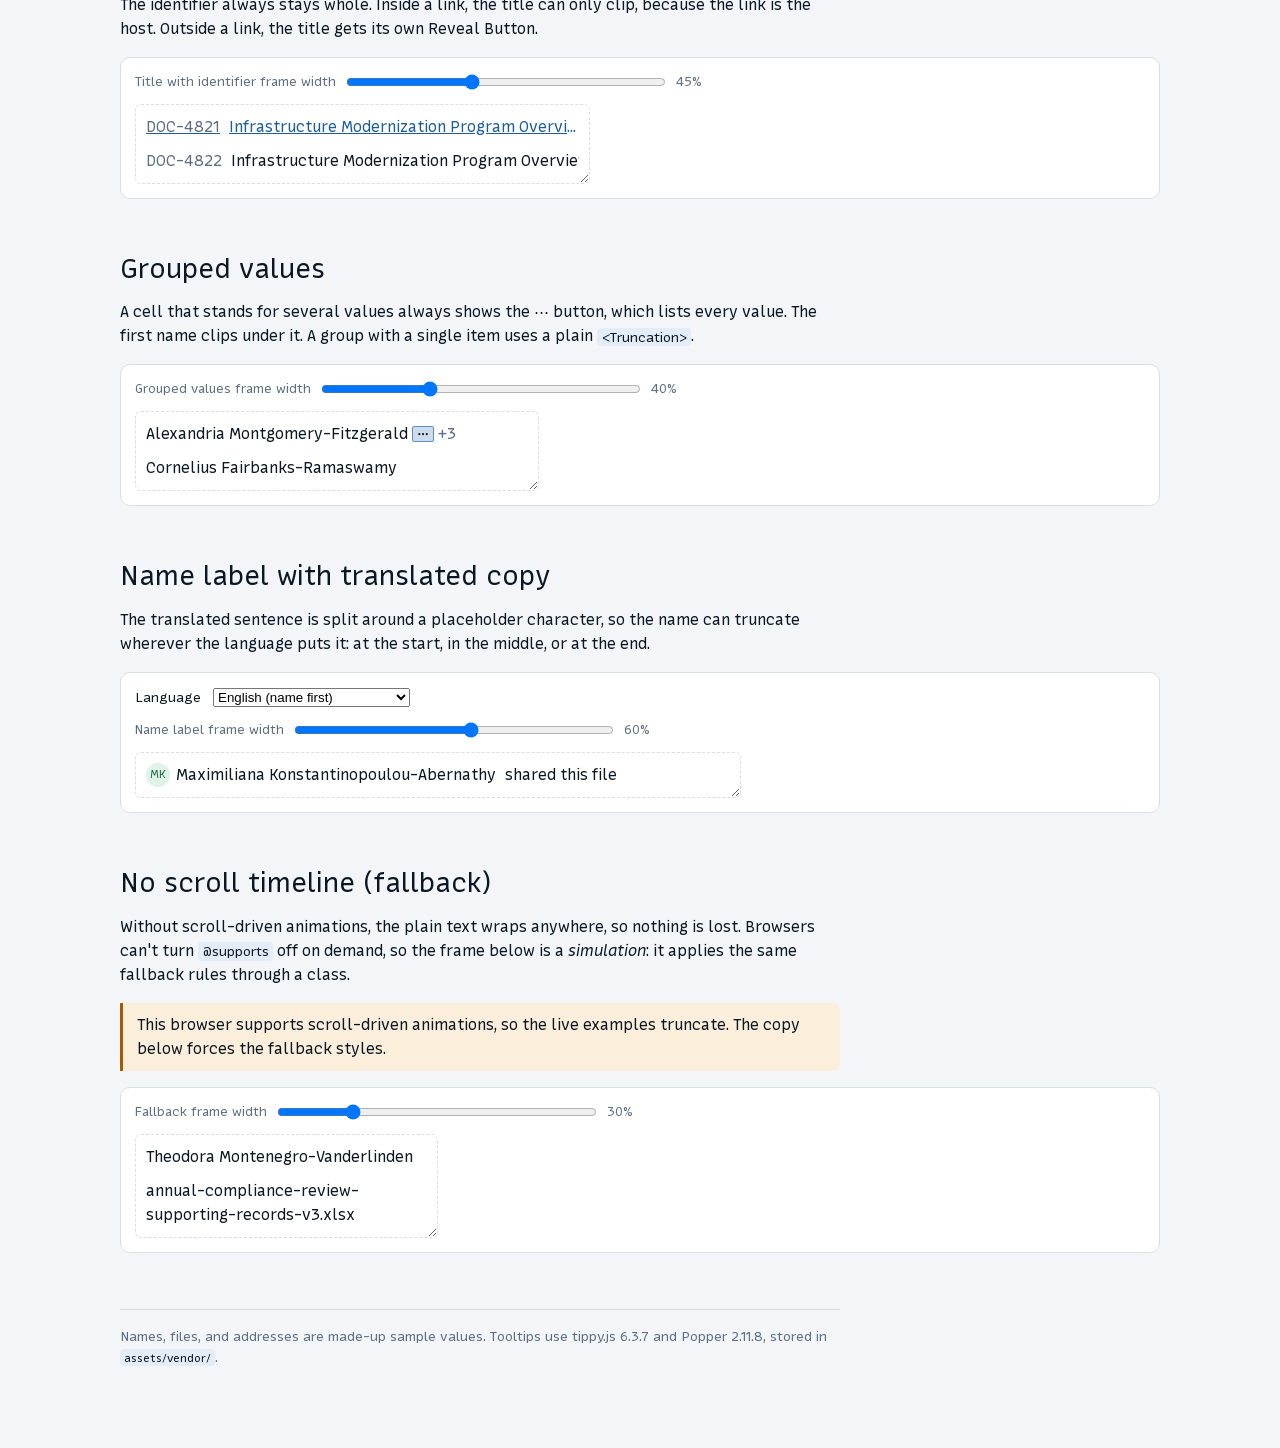
==== commit 184466c2: "Copy edit: American English, Oxford commas, and grammar fixes - behaviour/colour/labelled/neighbours" ====
--- a/examples.html
+++ b/examples.html
@@ -4,6 +4,17 @@
 <meta charset="utf-8">
 <meta name="viewport" content="width=device-width,initial-scale=1,viewport-fit=cover">
 <title>Examples · Truncation Component</title>
+<link rel="icon" href="assets/favicon.svg" type="image/svg+xml">
+<meta property="og:type" content="website">
+<meta property="og:site_name" content="Truncation Component">
+<meta property="og:title" content="Examples · Truncation Component">
+<meta property="og:description" content="Live examples of the Truncation component: Reveal Buttons, Reveal Hosts, tables, and more.">
+<meta property="og:url" content="https://melsumner.github.io/a11y-ellipsis/examples.html">
+<meta property="og:image" content="https://melsumner.github.io/a11y-ellipsis/assets/og-image.png">
+<meta property="og:image:width" content="1200">
+<meta property="og:image:height" content="630">
+<meta property="og:image:alt" content="Truncation Component: Solving accessible text truncation. A truncated file name followed by a reveal button.">
+<meta property="og:locale" content="en_US">
 <link rel="preload" href="assets/woff2/0-MonoLisaText-normal.woff2" as="font" type="font/woff2" crossorigin="">
 <link rel="stylesheet" href="assets/monolisa-webfont.css">
 <link rel="stylesheet" href="style.css">
@@ -277,7 +288,7 @@
   </div>
 </section>
 
-<footer>Names, files and addresses are made-up sample values. Tooltips use tippy.js 6.3.7 and Popper 2.11.8, stored in <code>assets/vendor/</code>.</footer>
+<footer>Names, files, and addresses are made-up sample values. Tooltips use tippy.js 6.3.7 and Popper 2.11.8, stored in <code>assets/vendor/</code>.</footer>
 </main>
 
 <script src="assets/vendor/popper.min.js"></script>
--- a/style.css
+++ b/style.css
@@ -55,14 +55,17 @@
 .chips{display:flex;flex-wrap:wrap;gap:8px}
 .chip{font-family:var(--mono);font-size:.75rem;padding:3px 10px;border:1px solid var(--line);border-radius:999px;background:var(--panel);color:var(--ink-2)}
 .chip b{color:var(--ink);font-weight:500}
-nav.toc{max-width:1040px;margin:0 auto 56px;background:var(--panel);border:1px solid var(--line);border-radius:10px;padding:4px}
-.toc__list{list-style:none;margin:0;padding:0;display:flex;flex-wrap:wrap;justify-content:center;gap:2px}
-.toc__list li{display:flex;align-items:center;gap:2px}
-/* Empty alt text keeps screen readers from announcing "vertical bar". */
-.toc__list li+li::before{content:"|";content:"|" / "";color:var(--muted);margin-inline:6px}
-.toc__list a{display:block;padding:6px 8px;border-radius:6px;font-size:.75rem;color:var(--ink-2);text-decoration:none;white-space:nowrap}
-.toc__list a:hover{background:var(--accent-soft);color:var(--ink);text-decoration:underline}
-.toc__list a:focus-visible{outline:2px solid var(--accent);outline-offset:0;color:var(--ink)}
+/* Negative margins cancel the body's inline padding so the bar spans the viewport. */
+nav.toc{--nav-bg:#03264a;--nav-bg-hover:#0b3d70;--nav-line:#3f6a96;--nav-ink:#ffffff;--nav-highlight:#ffcc00;margin:0 calc(-1 * max(16px,env(safe-area-inset-right,0px))) 56px calc(-1 * max(16px,env(safe-area-inset-left,0px)));padding-inline:env(safe-area-inset-left,0px) env(safe-area-inset-right,0px);background:var(--nav-bg)}
+/* The list's background shows through the 1px gaps as dividers between items and rows. */
+.toc__list{list-style:none;margin:0;padding:0;display:flex;flex-wrap:wrap;gap:1px;background:var(--nav-line)}
+.toc__list li{flex:1 1 auto;display:flex;background:var(--nav-bg)}
+.toc__list a{flex:1;display:block;padding:12px 16px;font-size:.875rem;color:var(--nav-ink);text-align:center;text-decoration:none;white-space:nowrap}
+.toc__list a:hover,.toc__list a:focus-visible{background:var(--nav-bg-hover);text-decoration:underline;text-decoration-color:var(--nav-highlight);text-decoration-thickness:3px;text-underline-offset:6px}
+.toc__list a:focus-visible{outline:3px solid var(--nav-highlight);outline-offset:-3px}
+/* A dark navy can't reach 3:1 against the near-black dark ground, so its edges carry the contrast. */
+@media (prefers-color-scheme:dark){:root:not([data-theme="light"]) nav.toc{border-block:1px solid var(--muted)}}
+:root[data-theme="dark"] nav.toc{border-block:1px solid var(--muted)}
 section{display:flex;flex-direction:column;gap:16px;scroll-margin-top:16px}
 .diagram{background:var(--panel);border:1px solid var(--line);border-radius:10px;padding:18px;overflow-x:auto}
 .diagram pre.mermaid{margin:0;background:transparent;display:flex;justify-content:center;min-width:640px}
--- a/examples.css
+++ b/examples.css
@@ -1,7 +1,7 @@
 /* ------------ Design-system tokens the documented CSS refers to ------------ */
 :root {
   --color-accent-200: color-mix(in srgb, var(--accent) 22%, var(--panel));
-  /* 70% keeps 3:1 against the panel and under the ⋯ dots, in both colour schemes. */
+  /* 70% keeps 3:1 against the panel and under the ⋯ dots, in both color schemes. */
   --color-accent-300: color-mix(in srgb, var(--accent) 70%, var(--panel));
   --color-accent-500: var(--accent);
   --color-text: var(--ink);
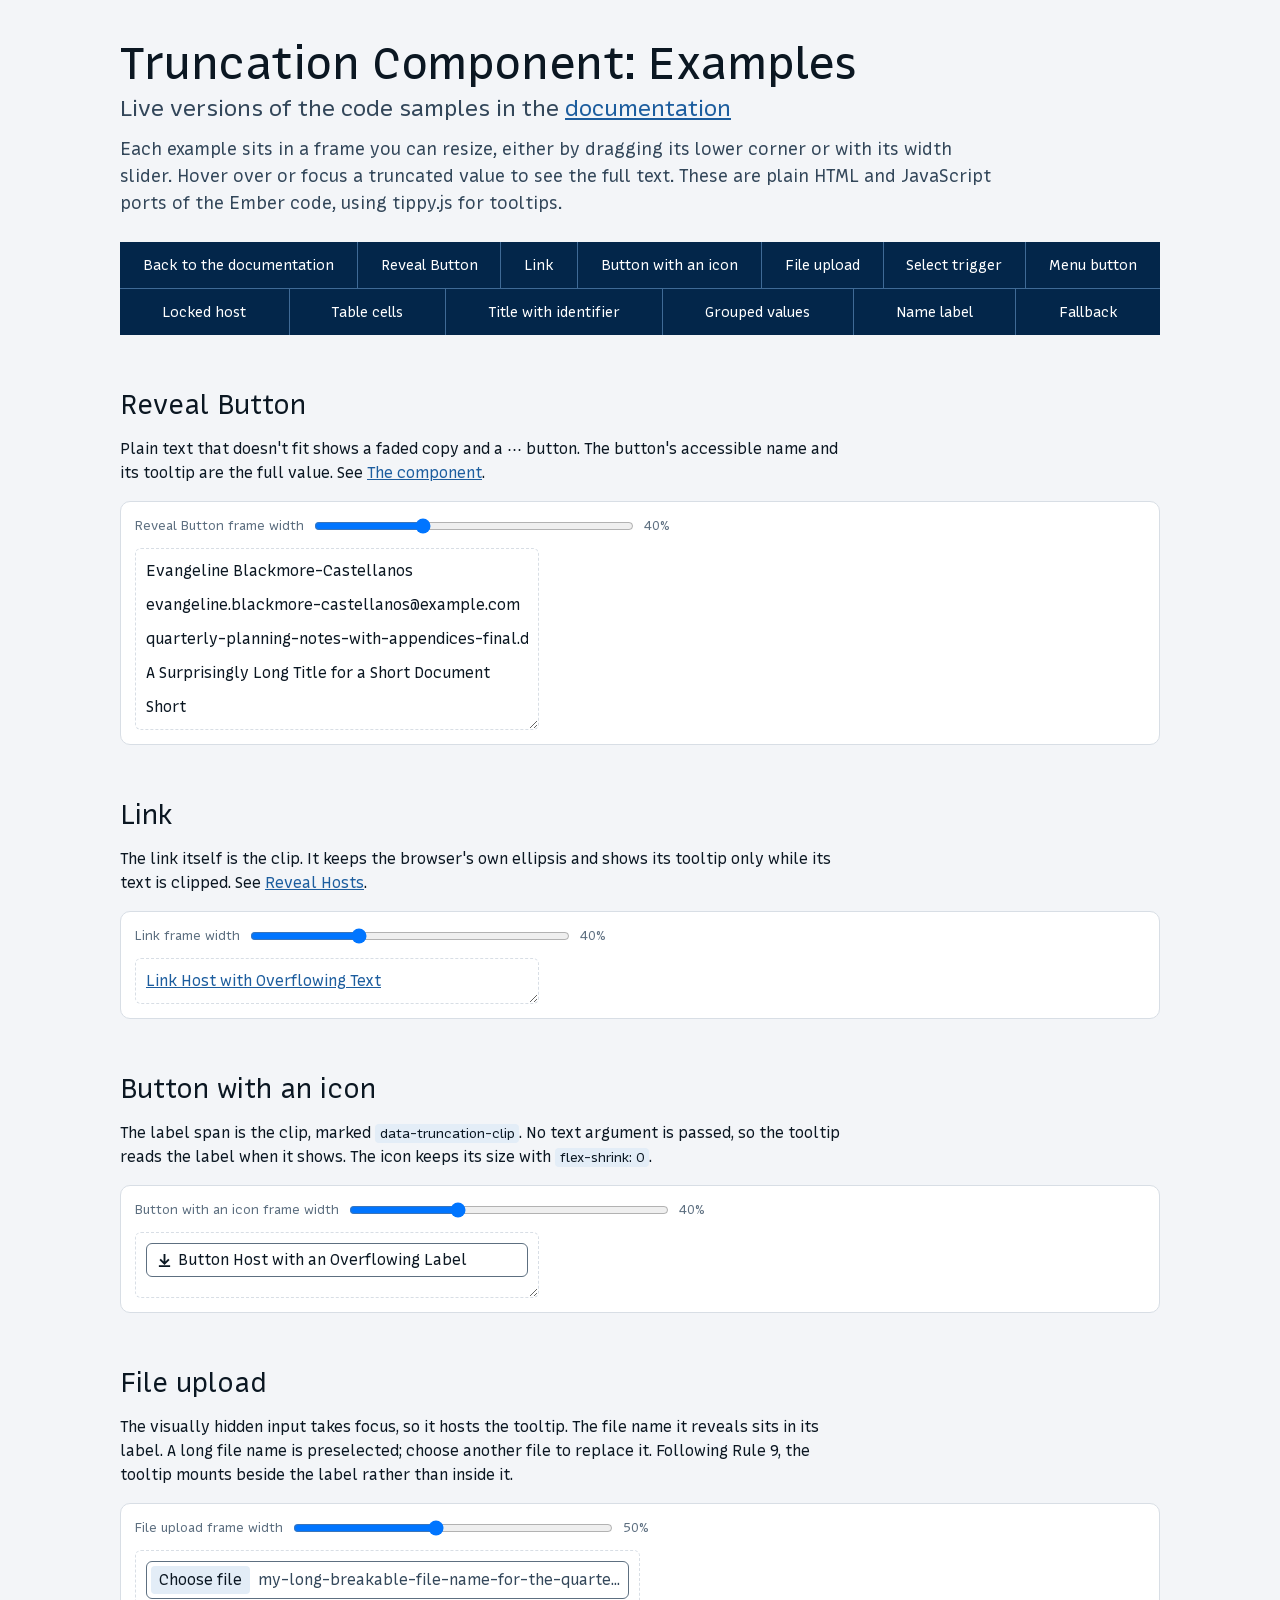
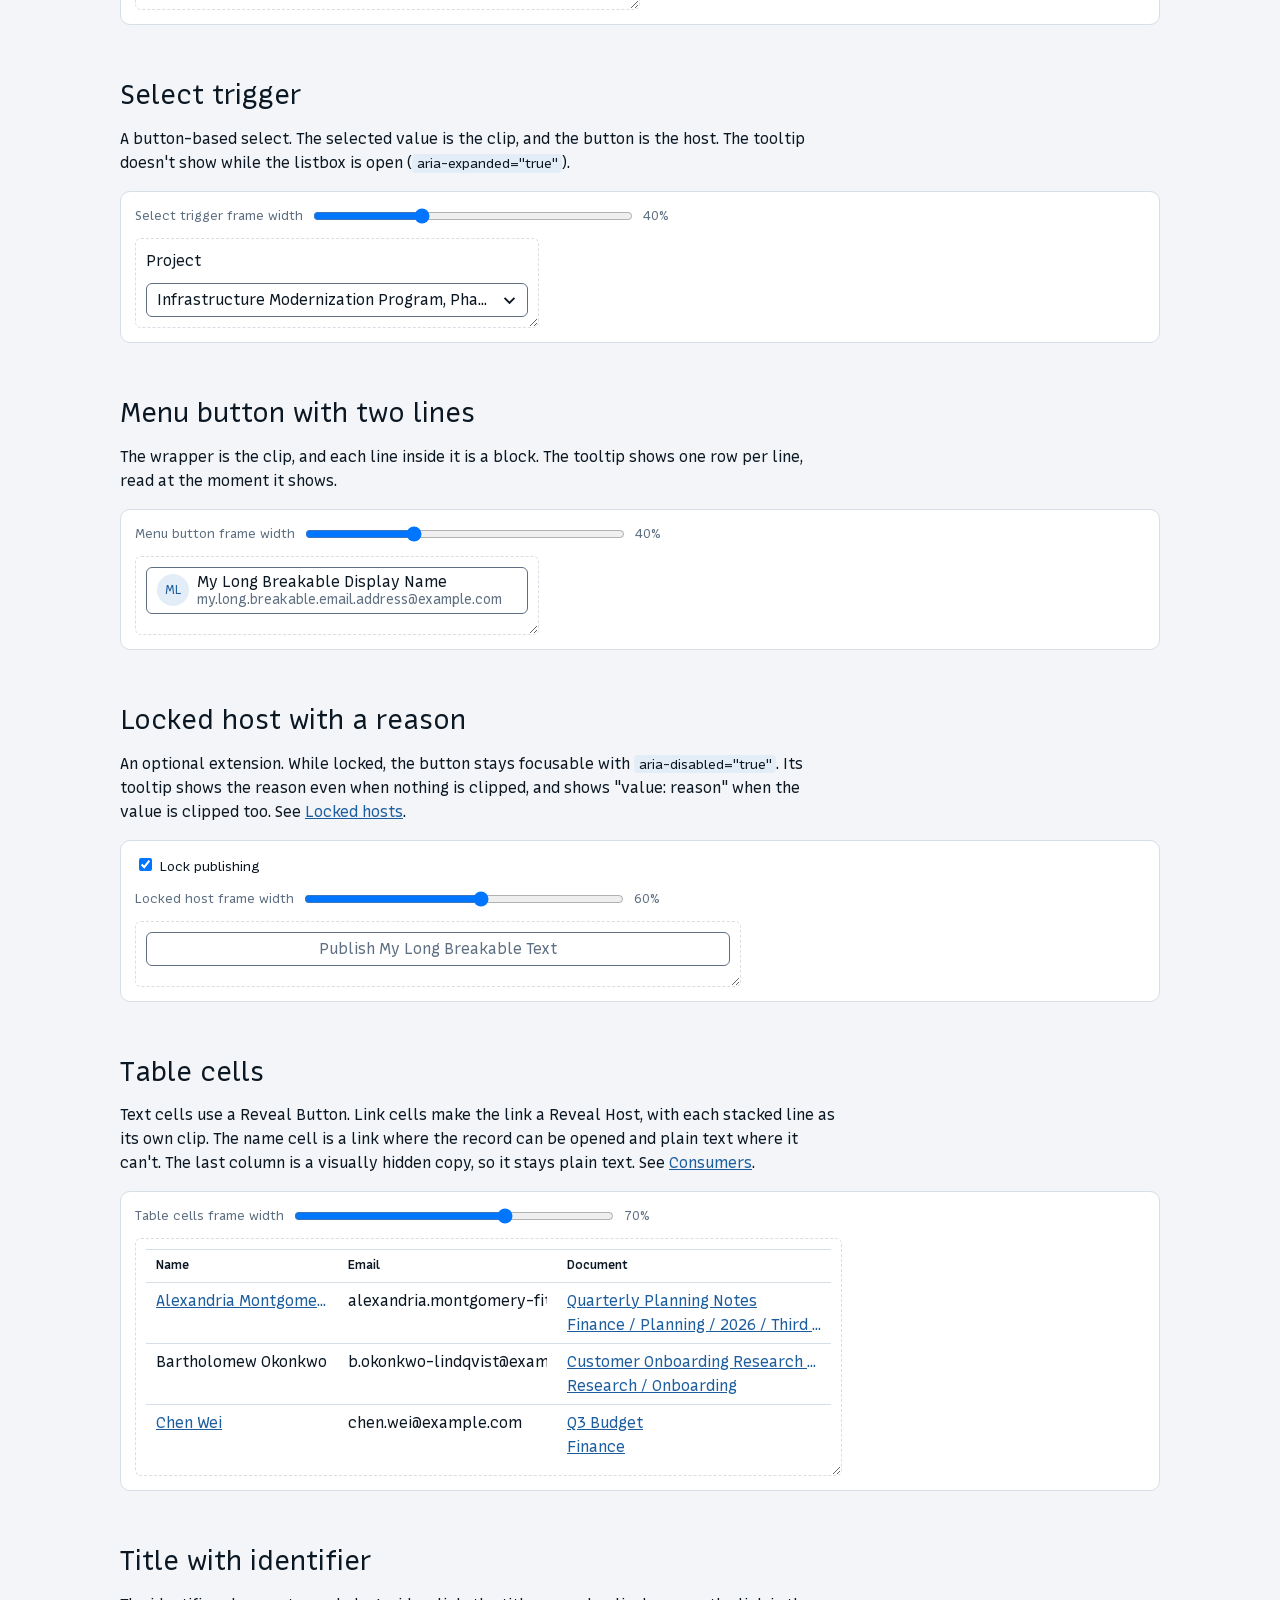
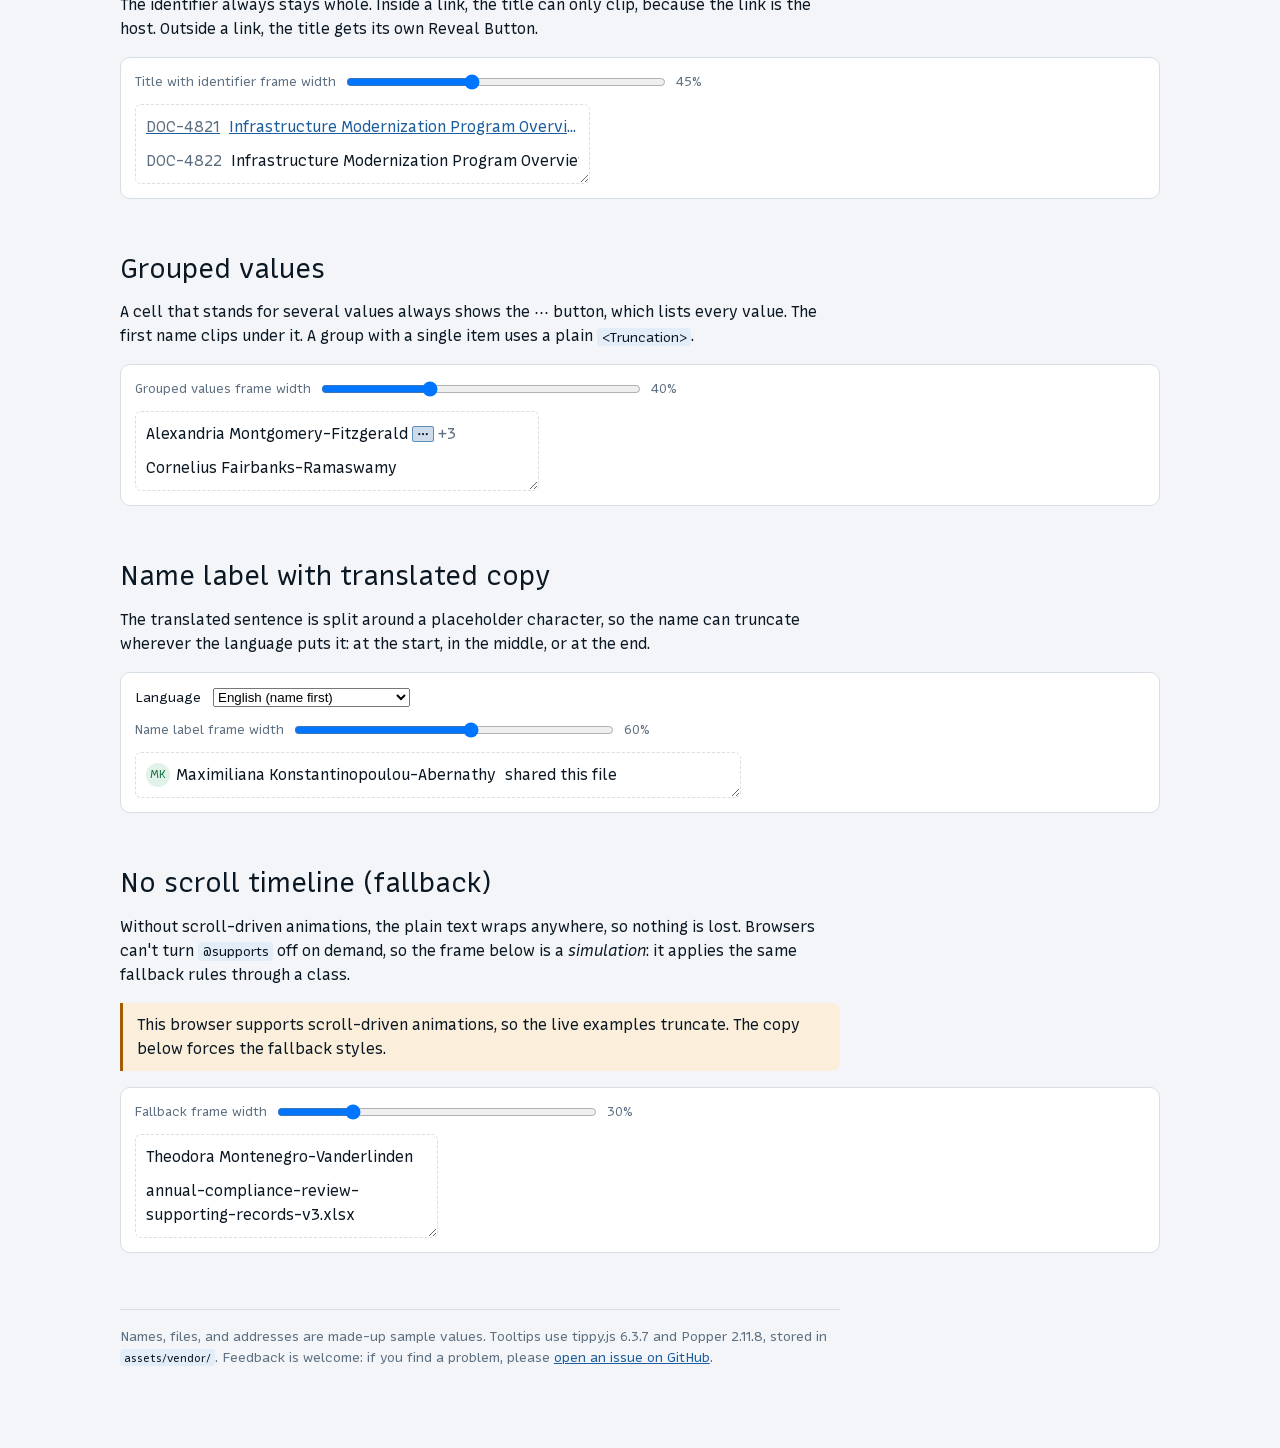
==== commit ef0eefee: "added repo link in footer" ====
--- a/examples.html
+++ b/examples.html
@@ -288,7 +288,7 @@
   </div>
 </section>
 
-<footer>Names, files, and addresses are made-up sample values. Tooltips use tippy.js 6.3.7 and Popper 2.11.8, stored in <code>assets/vendor/</code>.</footer>
+<footer>Names, files, and addresses are made-up sample values. Tooltips use tippy.js 6.3.7 and Popper 2.11.8, stored in <code>assets/vendor/</code>. Feedback is welcome: if you find a problem, please <a href="https://github.com/MelSumner/a11y-ellipsis/issues">open an issue on GitHub</a>.</footer>
 </main>
 
 <script src="assets/vendor/popper.min.js"></script>
--- a/style.css
+++ b/style.css
@@ -55,8 +55,8 @@
 .chips{display:flex;flex-wrap:wrap;gap:8px}
 .chip{font-family:var(--mono);font-size:.75rem;padding:3px 10px;border:1px solid var(--line);border-radius:999px;background:var(--panel);color:var(--ink-2)}
 .chip b{color:var(--ink);font-weight:500}
-/* Negative margins cancel the body's inline padding so the bar spans the viewport. */
-nav.toc{--nav-bg:#03264a;--nav-bg-hover:#0b3d70;--nav-line:#3f6a96;--nav-ink:#ffffff;--nav-highlight:#ffcc00;margin:0 calc(-1 * max(16px,env(safe-area-inset-right,0px))) 56px calc(-1 * max(16px,env(safe-area-inset-left,0px)));padding-inline:env(safe-area-inset-left,0px) env(safe-area-inset-right,0px);background:var(--nav-bg)}
+/* Bleeds past the body's inline padding on narrow screens; caps at main's 1040px on wide ones. */
+nav.toc{--nav-bg:#03264a;--nav-bg-hover:#0b3d70;--nav-line:#3f6a96;--nav-ink:#ffffff;--nav-highlight:#ffcc00;margin:0 max(calc(-1 * max(16px,env(safe-area-inset-right,0px))),calc((100% - 1040px) / 2)) 56px max(calc(-1 * max(16px,env(safe-area-inset-left,0px))),calc((100% - 1040px) / 2));padding-inline:env(safe-area-inset-left,0px) env(safe-area-inset-right,0px);background:var(--nav-bg)}
 /* The list's background shows through the 1px gaps as dividers between items and rows. */
 .toc__list{list-style:none;margin:0;padding:0;display:flex;flex-wrap:wrap;gap:1px;background:var(--nav-line)}
 .toc__list li{flex:1 1 auto;display:flex;background:var(--nav-bg)}
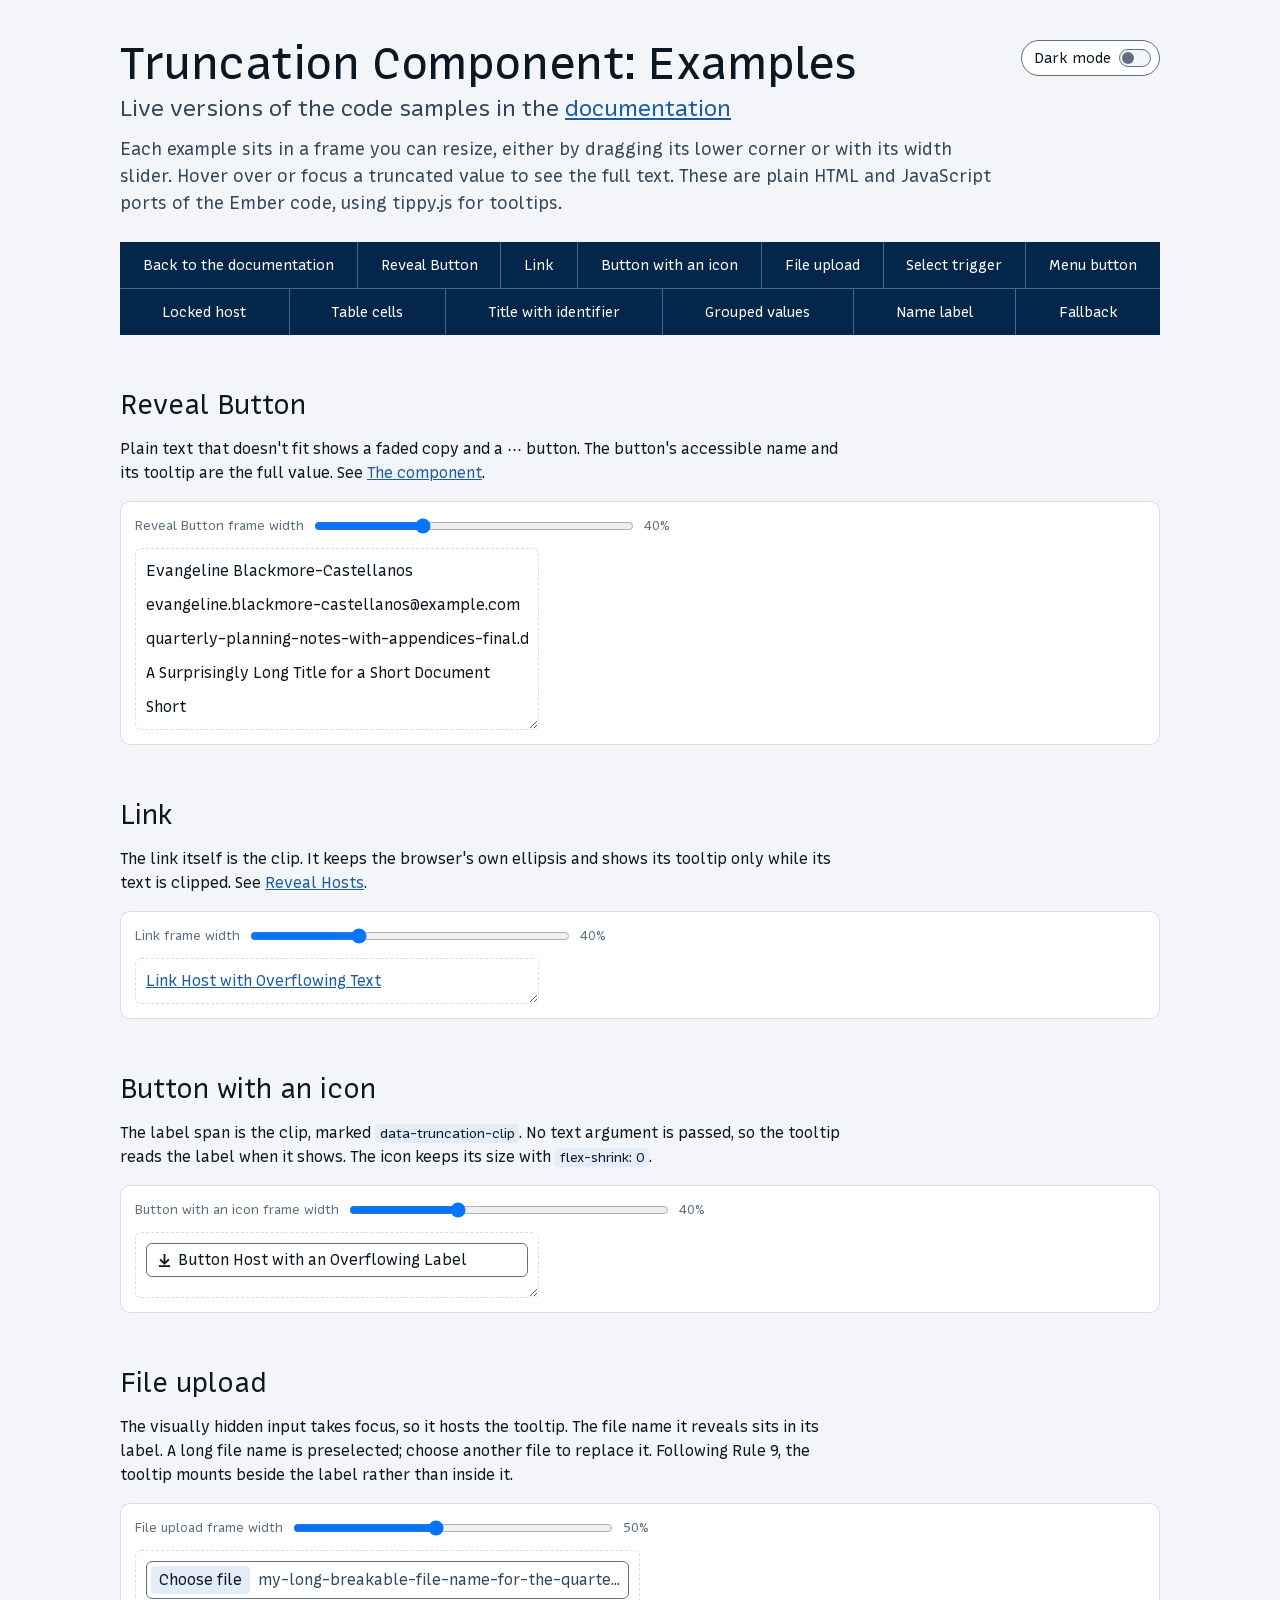
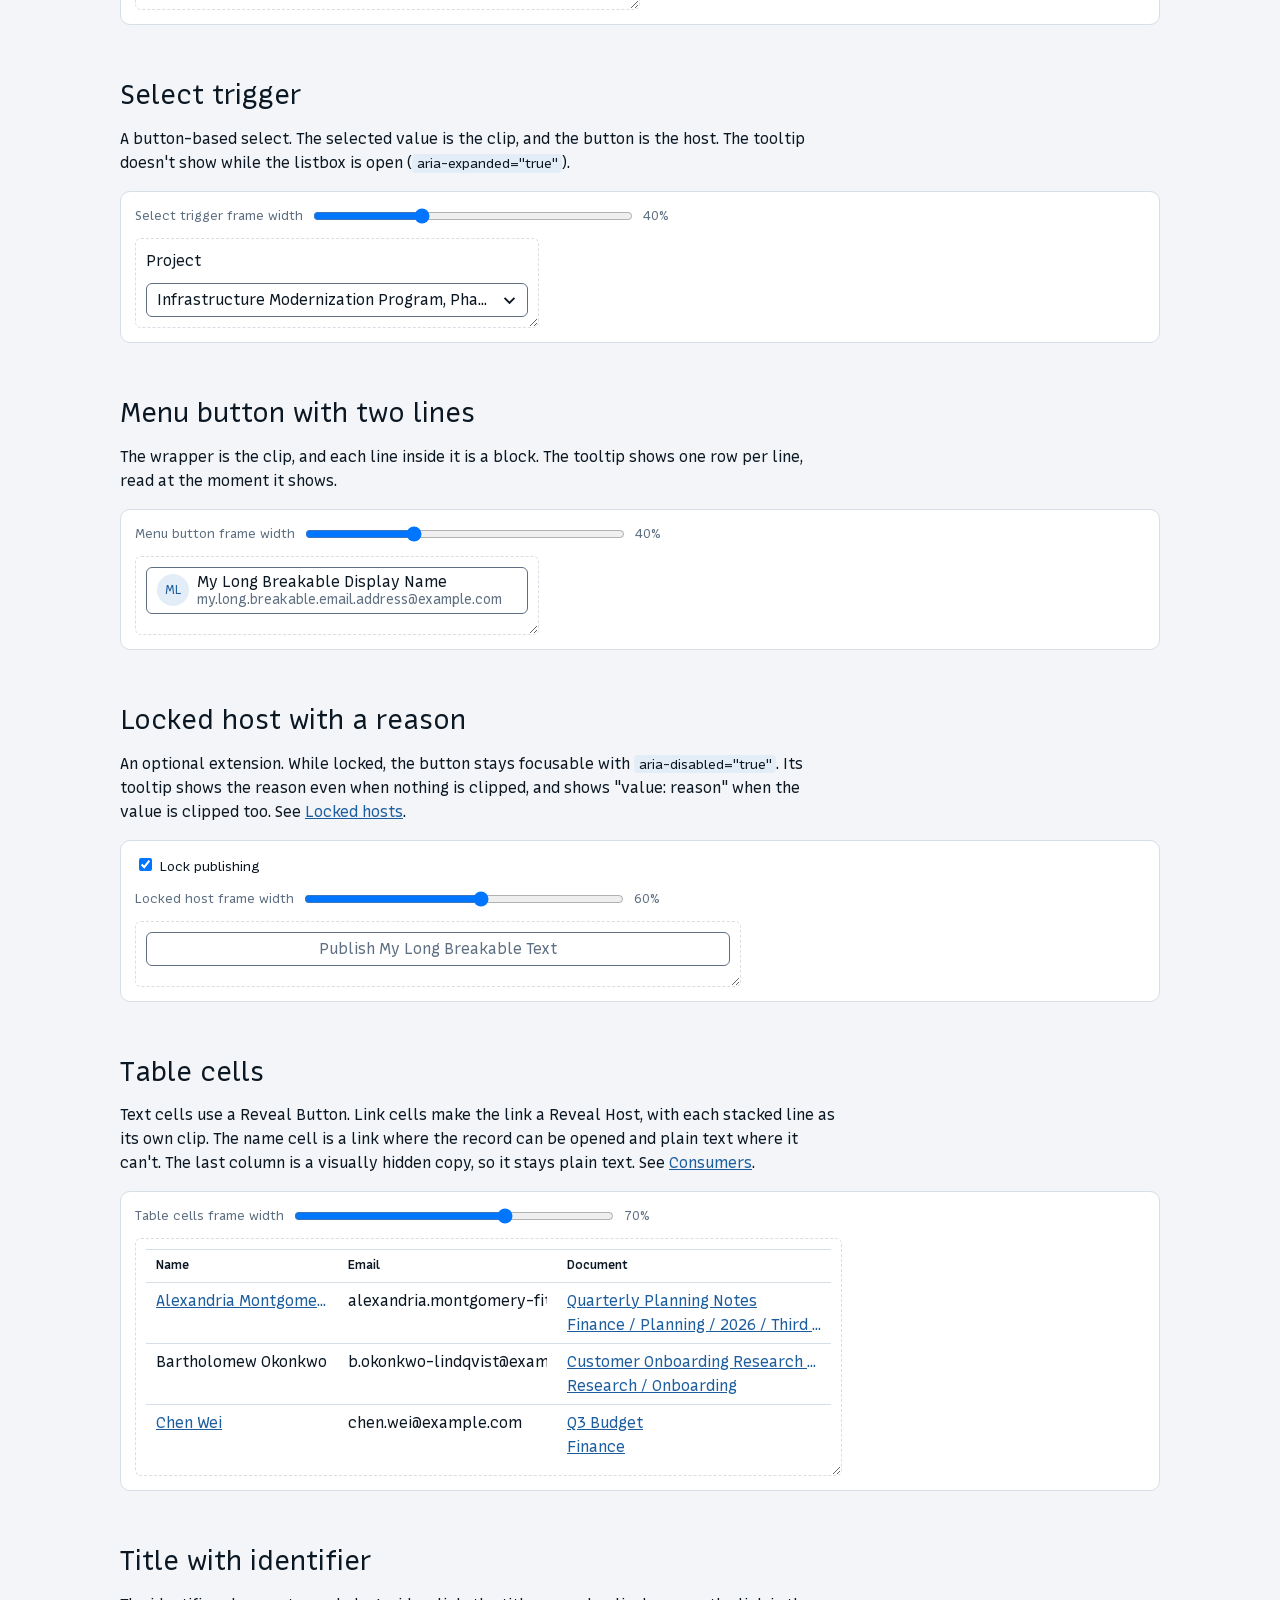
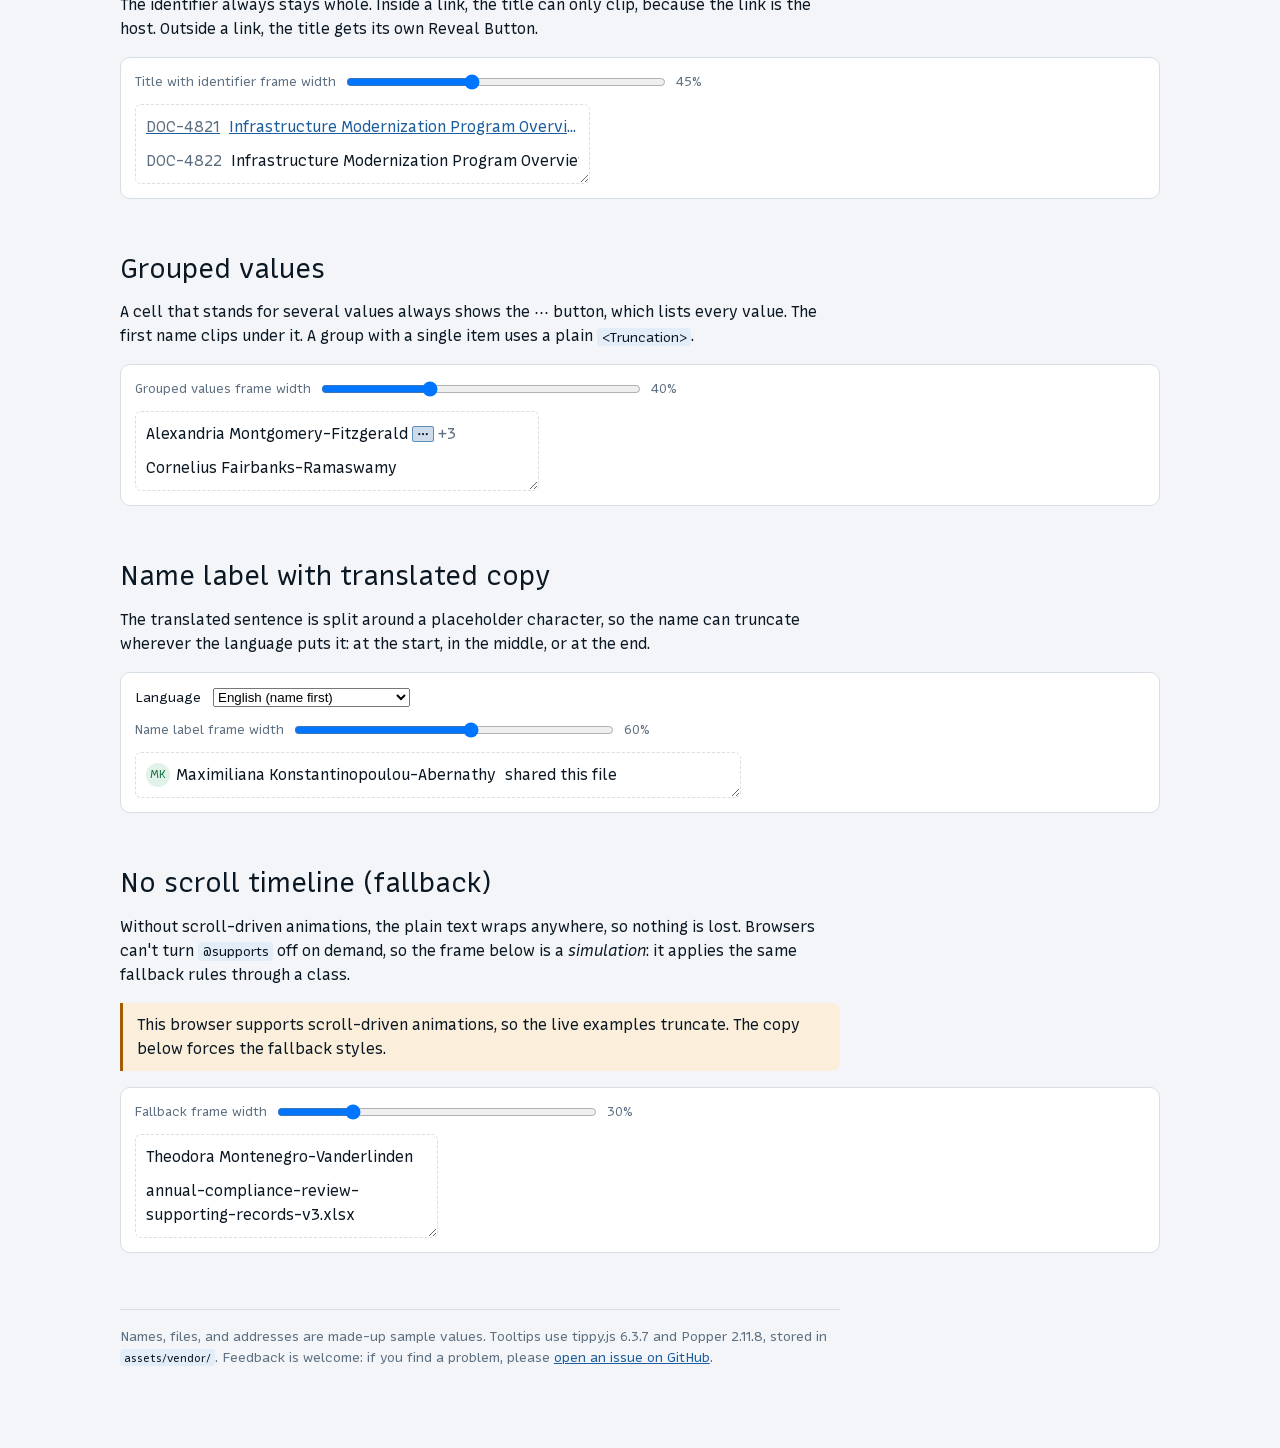
==== commit 68e6b860: "Add light/dark toggle and feedback link - Header toggle (aria-pressed) that overrides the OS setting" ====
--- a/examples.html
+++ b/examples.html
@@ -18,6 +18,7 @@
 <link rel="preload" href="assets/woff2/0-MonoLisaText-normal.woff2" as="font" type="font/woff2" crossorigin="">
 <link rel="stylesheet" href="assets/monolisa-webfont.css">
 <link rel="stylesheet" href="style.css">
+<script src="theme.js"></script>
 <link rel="stylesheet" href="examples.css">
 </head>
 <body>
@@ -27,6 +28,7 @@
     <h1>Truncation Component: Examples</h1>
     <p class="subtitle">Live versions of the code samples in the <a href="index.html">documentation</a></p>
   </hgroup>
+  <button type="button" class="theme-toggle" data-theme-toggle aria-pressed="false">Dark mode<span class="theme-toggle__track" aria-hidden="true"></span></button>
   <p class="lede">Each example sits in a frame you can resize, either by dragging its lower corner or with its width slider. Hover over or focus a truncated value to see the full text. These are plain HTML and JavaScript ports of the Ember code, using tippy.js for tooltips.</p>
 </header>
 
--- a/style.css
+++ b/style.css
@@ -50,7 +50,19 @@
 code{font-family:var(--mono);font-size:.86em;background:var(--accent-soft);color:var(--ink);padding:.05em .35em;border-radius:4px;overflow-wrap:anywhere}
 kbd{font-family:var(--mono);font-size:.86em;background:var(--panel);color:var(--ink);padding:.05em .4em;border:1px solid var(--line);border-bottom-width:2px;border-radius:4px}
 .eyebrow{font-family:var(--mono);font-size:.75rem;letter-spacing:.12em;text-transform:uppercase;color:var(--accent);margin:0}
-header{display:flex;flex-direction:column;gap:14px;max-width:1040px;margin:0 auto 24px}
+header{display:grid;grid-template-columns:minmax(0,1fr) auto;column-gap:32px;row-gap:14px;max-width:1040px;margin:0 auto 24px}
+header>*{grid-column:1/-1}
+header>hgroup{grid-column:1}
+header>.theme-toggle{grid-column:2;grid-row:1;align-self:start}
+.theme-toggle{display:inline-flex;align-items:center;gap:8px;font:inherit;font-size:.875rem;color:var(--ink);background:var(--panel);border:1px solid var(--muted);border-radius:999px;padding:6px 8px 6px 12px;cursor:pointer;white-space:nowrap}
+.theme-toggle:hover{background:var(--accent-soft)}
+.theme-toggle:focus-visible{outline:2px solid var(--accent);outline-offset:2px}
+/* The knob's position shows the state, so it doesn't rely on color alone. */
+.theme-toggle__track{position:relative;flex:none;inline-size:2rem;block-size:1.125rem;border:1px solid var(--muted);border-radius:999px;background:var(--ground)}
+.theme-toggle__track::after{content:"";position:absolute;inset-block-start:2px;inset-inline-start:2px;inline-size:.75rem;block-size:.75rem;border-radius:50%;background:var(--muted);transition:transform .15s}
+.theme-toggle[aria-pressed="true"] .theme-toggle__track{background:var(--accent);border-color:var(--accent)}
+.theme-toggle[aria-pressed="true"] .theme-toggle__track::after{transform:translateX(.875rem);background:var(--panel)}
+@media (prefers-reduced-motion:reduce){.theme-toggle__track::after{transition:none}}
 .lede{font-size:1.0625rem;color:var(--ink-2);max-width:80ch}
 .chips{display:flex;flex-wrap:wrap;gap:8px}
 .chip{font-family:var(--mono);font-size:.75rem;padding:3px 10px;border:1px solid var(--line);border-radius:999px;background:var(--panel);color:var(--ink-2)}
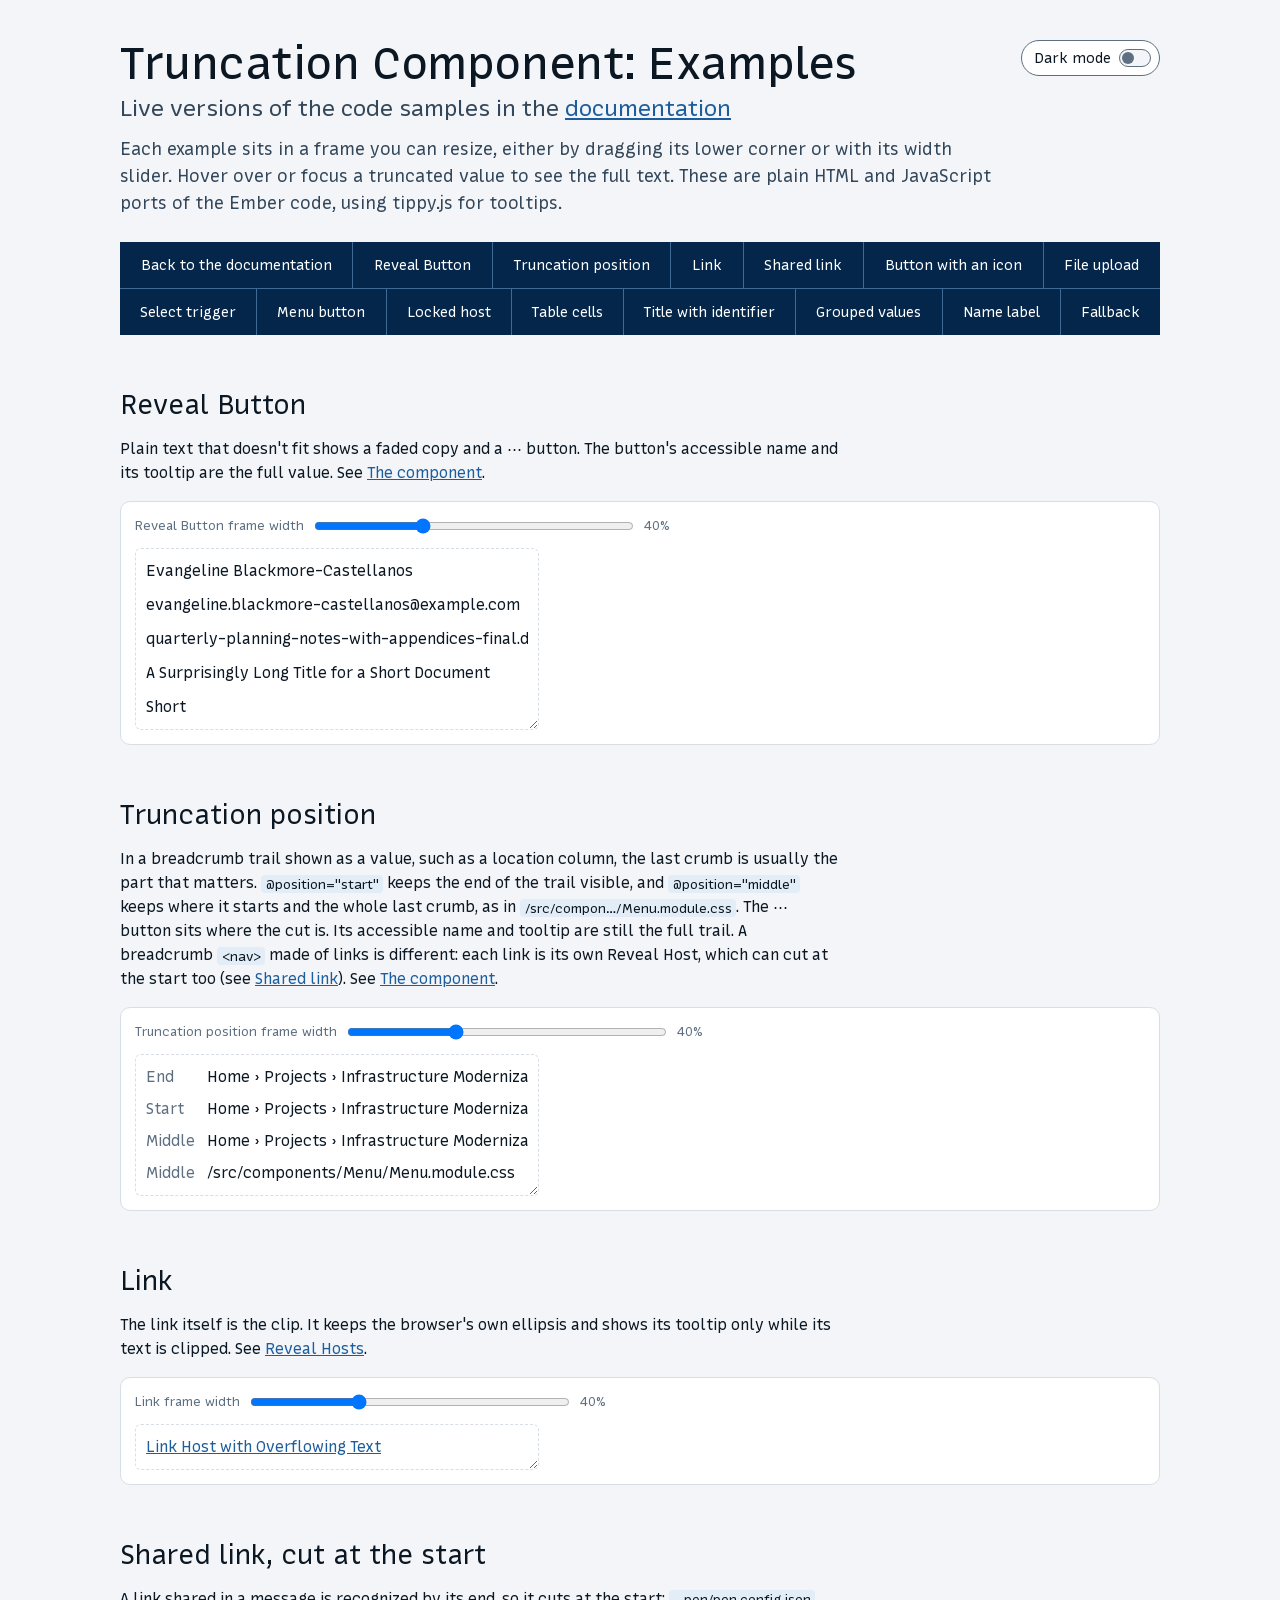
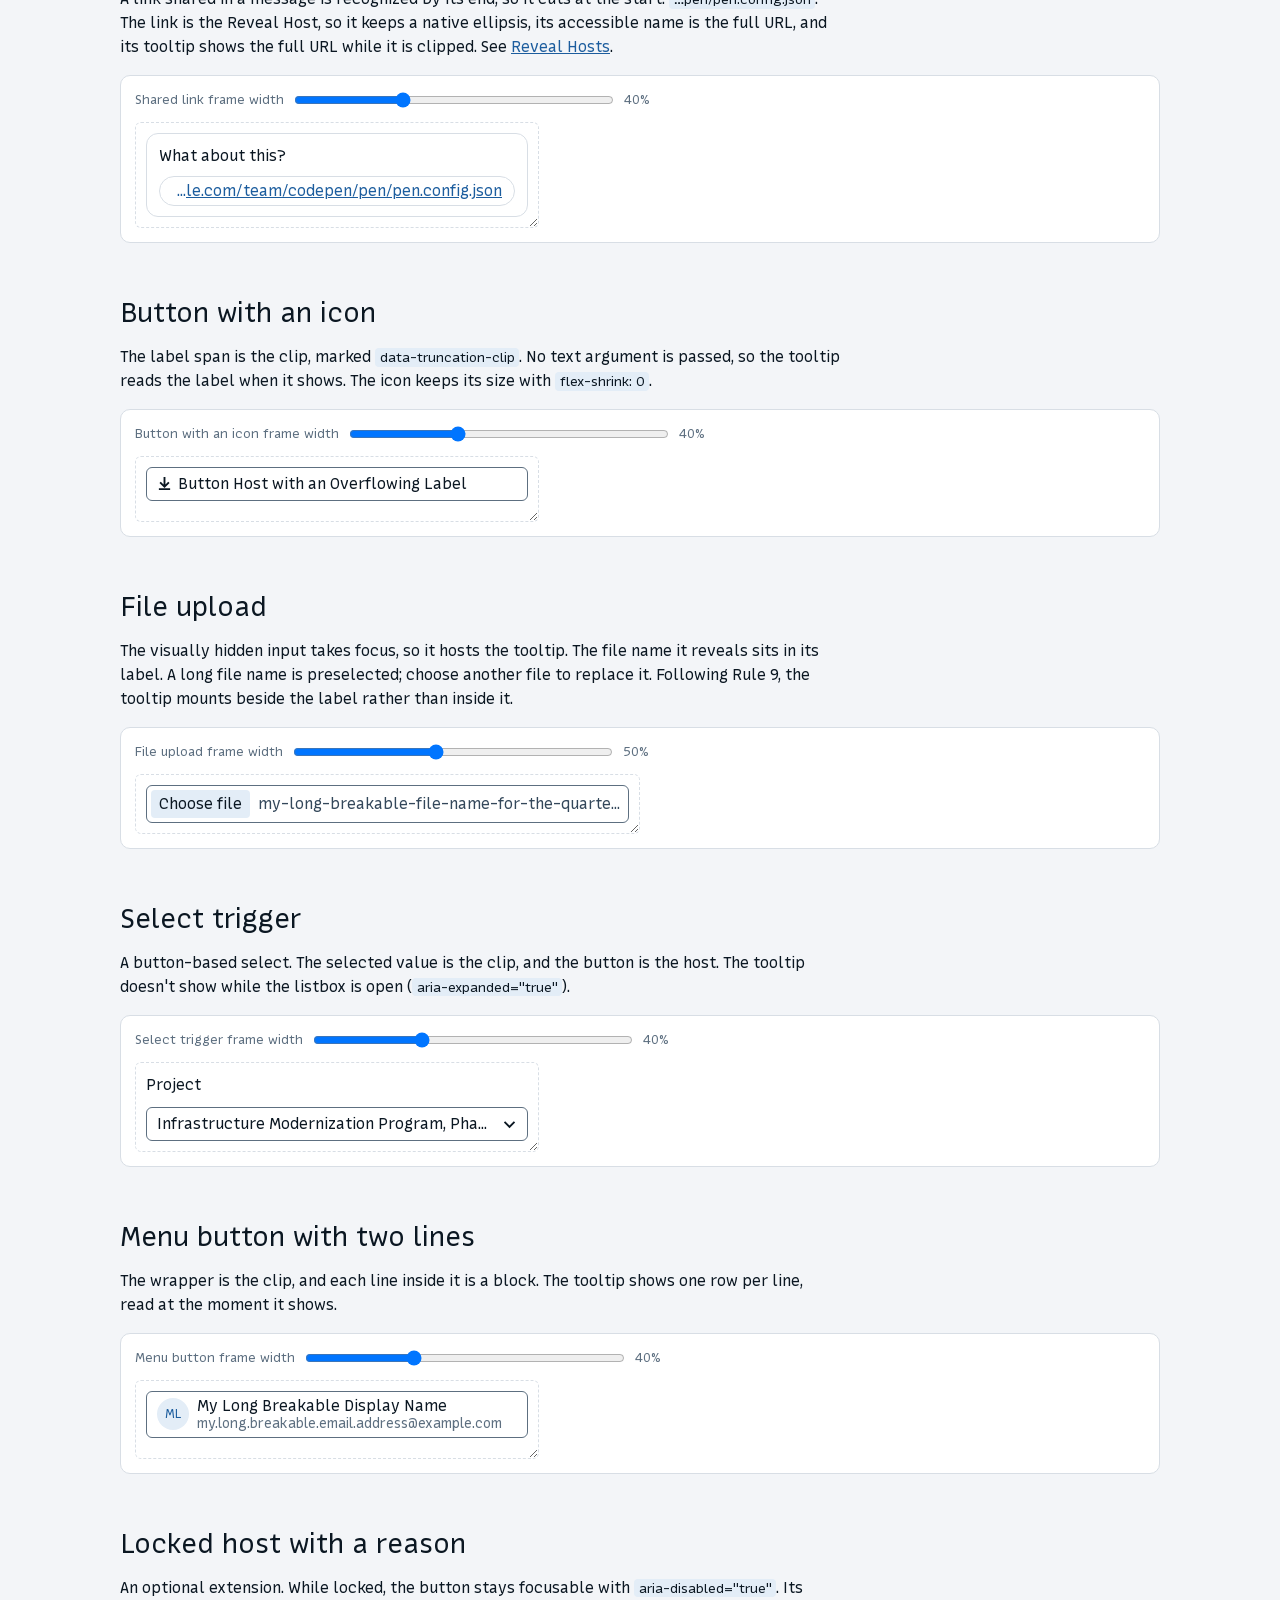
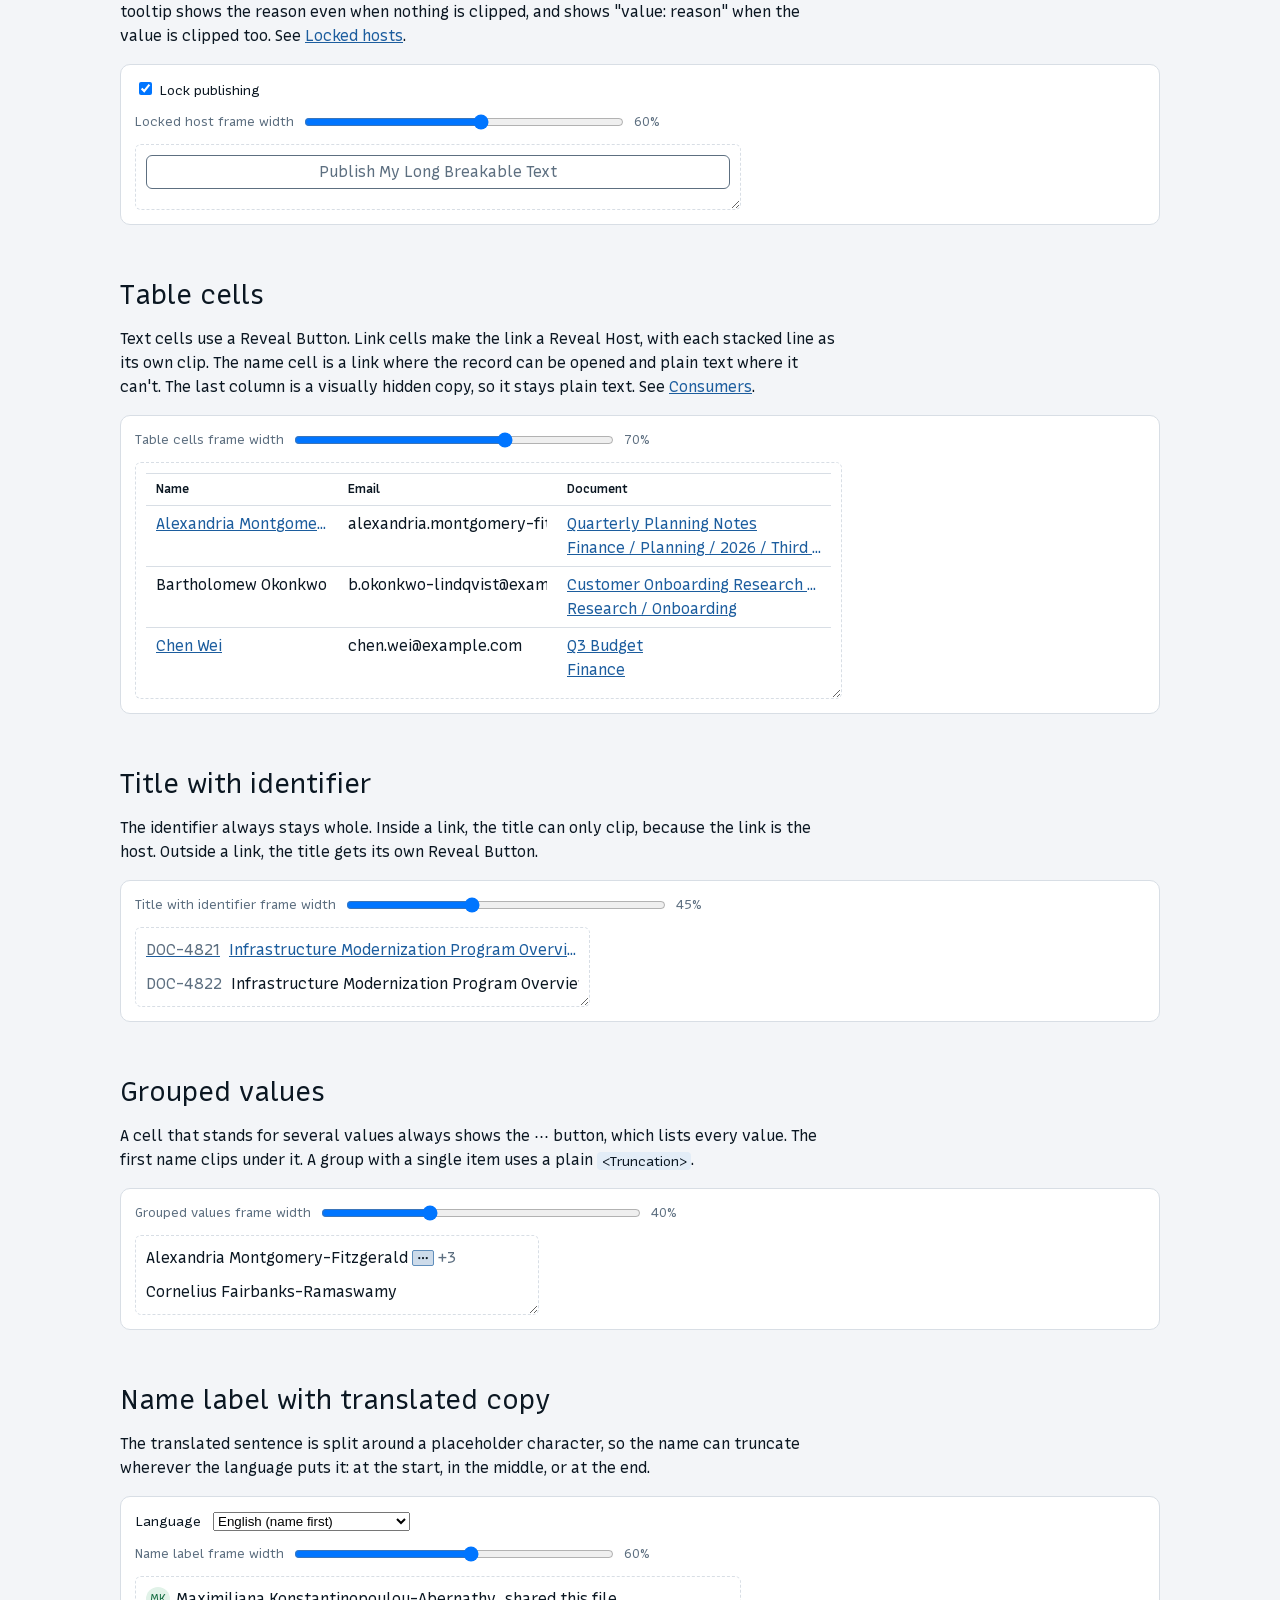
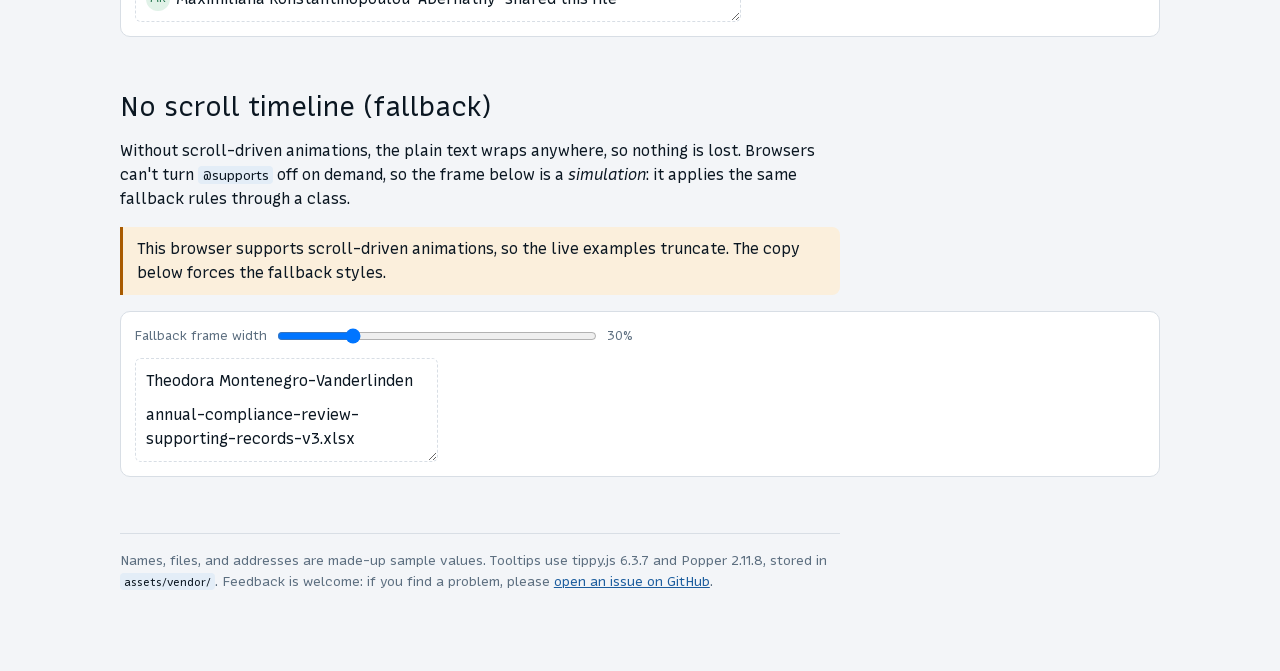
==== commit d56341ca: "Add start and middle truncation positions - <Truncation @position='start'|'middle'>: cut the faded c" ====
--- a/examples.html
+++ b/examples.html
@@ -36,7 +36,9 @@
   <ol class="toc__list">
     <li><a href="index.html">Back to the documentation</a></li>
     <li><a href="#reveal-button">Reveal Button</a></li>
+    <li><a href="#position">Truncation position</a></li>
     <li><a href="#link-host">Link</a></li>
+    <li><a href="#shared-link">Shared link</a></li>
     <li><a href="#icon-button">Button with an icon</a></li>
     <li><a href="#file-upload">File upload</a></li>
     <li><a href="#select">Select trigger</a></li>
@@ -67,6 +69,26 @@
   </div>
 </section>
 
+<section id="position" aria-labelledby="h-position">
+  <h2 id="h-position">Truncation position</h2>
+  <p class="prose">In a breadcrumb trail shown as a value, such as a location column, the last crumb is usually the part that matters. <code>@position="start"</code> keeps the end of the trail visible, and <code>@position="middle"</code> keeps where it starts and the whole last crumb, as in <code>/src/compon…/Menu.module.css</code>. The ⋯ button sits where the cut is. Its accessible name and tooltip are still the full trail. A breadcrumb <code>&lt;nav&gt;</code> made of links is different: each link is its own Reveal Host, which can cut at the start too (see <a href="#shared-link">Shared link</a>). See <a href="index.html#component">The component</a>.</p>
+  <div class="demo">
+    <div class="demo__width"><label for="w-position">Truncation position frame width</label><input id="w-position" type="range" min="10" max="100" value="40" data-demo-width><output for="w-position" data-demo-width-output></output></div>
+    <div class="demo__frame">
+      <dl class="c-position-list">
+        <dt>End</dt>
+        <dd><span data-truncation>Home › Projects › Infrastructure Modernization › Phase Two › Network Migration Plan</span></dd>
+        <dt>Start</dt>
+        <dd><span data-truncation="start">Home › Projects › Infrastructure Modernization › Phase Two › Network Migration Plan</span></dd>
+        <dt>Middle</dt>
+        <dd><span data-truncation="middle">Home › Projects › Infrastructure Modernization › Phase Two › Network Migration Plan</span></dd>
+        <dt>Middle</dt>
+        <dd><span data-truncation="middle">/src/components/Menu/Menu.module.css</span></dd>
+      </dl>
+    </div>
+  </div>
+</section>
+
 <section id="link-host" aria-labelledby="h-link-host">
   <h2 id="h-link-host">Link</h2>
   <p class="prose">The link itself is the clip. It keeps the browser's own ellipsis and shows its tooltip only while its text is clipped. See <a href="index.html#hosts">Reveal Hosts</a>.</p>
@@ -74,6 +96,20 @@
     <div class="demo__width"><label for="w-link-host">Link frame width</label><input id="w-link-host" type="range" min="10" max="100" value="40" data-demo-width><output for="w-link-host" data-demo-width-output></output></div>
     <div class="demo__frame">
       <a class="c-truncation-host" href="#link-host" data-truncation-host="Link Host with Overflowing Text">Link Host with Overflowing Text</a>
+    </div>
+  </div>
+</section>
+
+<section id="shared-link" aria-labelledby="h-shared-link">
+  <h2 id="h-shared-link">Shared link, cut at the start</h2>
+  <p class="prose">A link shared in a message is recognized by its end, so it cuts at the start: <code>…pen/pen.config.json</code>. The link is the Reveal Host, so it keeps a native ellipsis, its accessible name is the full URL, and its tooltip shows the full URL while it is clipped. See <a href="index.html#hosts">Reveal Hosts</a>.</p>
+  <div class="demo">
+    <div class="demo__width"><label for="w-shared-link">Shared link frame width</label><input id="w-shared-link" type="range" min="10" max="100" value="40" data-demo-width><output for="w-shared-link" data-demo-width-output></output></div>
+    <div class="demo__frame">
+      <div class="c-message">
+        <p class="c-message__text">What about this?</p>
+        <a class="c-message__link c-truncation-host c-truncation-host--start" href="#shared-link" data-truncation-host><span>https://example.com/team/codepen/pen/pen.config.json</span></a>
+      </div>
     </div>
   </div>
 </section>
--- a/examples.css
+++ b/examples.css
@@ -104,6 +104,38 @@
   white-space: nowrap;
 }
 
+/* Clips at its start: an end-aligned flex item that is too wide overflows toward the start. */
+.c-truncation__text--start {
+  display: flex;
+  justify-content: flex-end;
+  mask-image: linear-gradient(to right, transparent, #000 2.5ch);
+}
+
+.c-truncation__text--start > span {
+  flex: none;
+}
+
+/* The last segment stays whole until the head is gone; past that it clips at its start. */
+.c-truncation__text--whole {
+  flex-shrink: 0;
+  mask-image: none;
+  max-inline-size: calc(100% - 1.375rem - var(--spacing-3xs) - var(--c-truncation-focus-ring));
+}
+
+/* The focus-ring budget follows the Reveal Button to wherever the cut is. */
+.c-truncation--start .c-truncation__overflow {
+  padding-inline: var(--c-truncation-focus-ring) 0;
+}
+
+.c-truncation--middle .c-truncation__overflow {
+  padding-inline-end: 0;
+}
+
+/* A collapsed head still leaves room for the Reveal Button's focus ring. */
+.c-truncation--middle .c-truncation__text:first-child {
+  min-inline-size: calc(var(--c-truncation-focus-ring) - var(--spacing-3xs));
+}
+
 @container style(--c-truncation-overflowing: 1) {
   .c-truncation__plain {
     block-size: 0;
@@ -154,6 +186,17 @@
   overflow: hidden;
   text-overflow: ellipsis;
   white-space: nowrap;
+}
+
+/* Native ellipsis at the start. The isolated inner span keeps a URL or path left to right. */
+.c-truncation-host--start {
+  direction: rtl;
+  text-align: left;
+}
+
+.c-truncation-host--start > span {
+  direction: ltr;
+  unicode-bidi: isolate;
 }
 
 /* ------------ Minimal design-system pieces the examples use ------------ */
@@ -375,6 +418,48 @@
   flex: none;
 }
 
+/* Shared link in a message */
+.c-message {
+  border: 1px solid var(--line);
+  border-radius: 12px;
+  display: flex;
+  flex-direction: column;
+  gap: 8px;
+  min-inline-size: 0;
+  padding: 10px 12px;
+}
+
+.c-message__text {
+  margin: 0;
+}
+
+.c-message__link {
+  border: 1px solid var(--line);
+  border-radius: 999px;
+  color: var(--accent);
+  inline-size: fit-content;
+  padding: 2px 12px;
+}
+
+/* Truncation position */
+.c-position-list {
+  align-items: center;
+  display: grid;
+  gap: 8px 12px;
+  grid-template-columns: max-content minmax(0, 1fr);
+  margin: 0;
+}
+
+.c-position-list dt {
+  color: var(--muted);
+}
+
+.c-position-list dd {
+  display: flex;
+  margin: 0;
+  min-inline-size: 0;
+}
+
 /* Name label */
 .c-name-label {
   align-items: center;
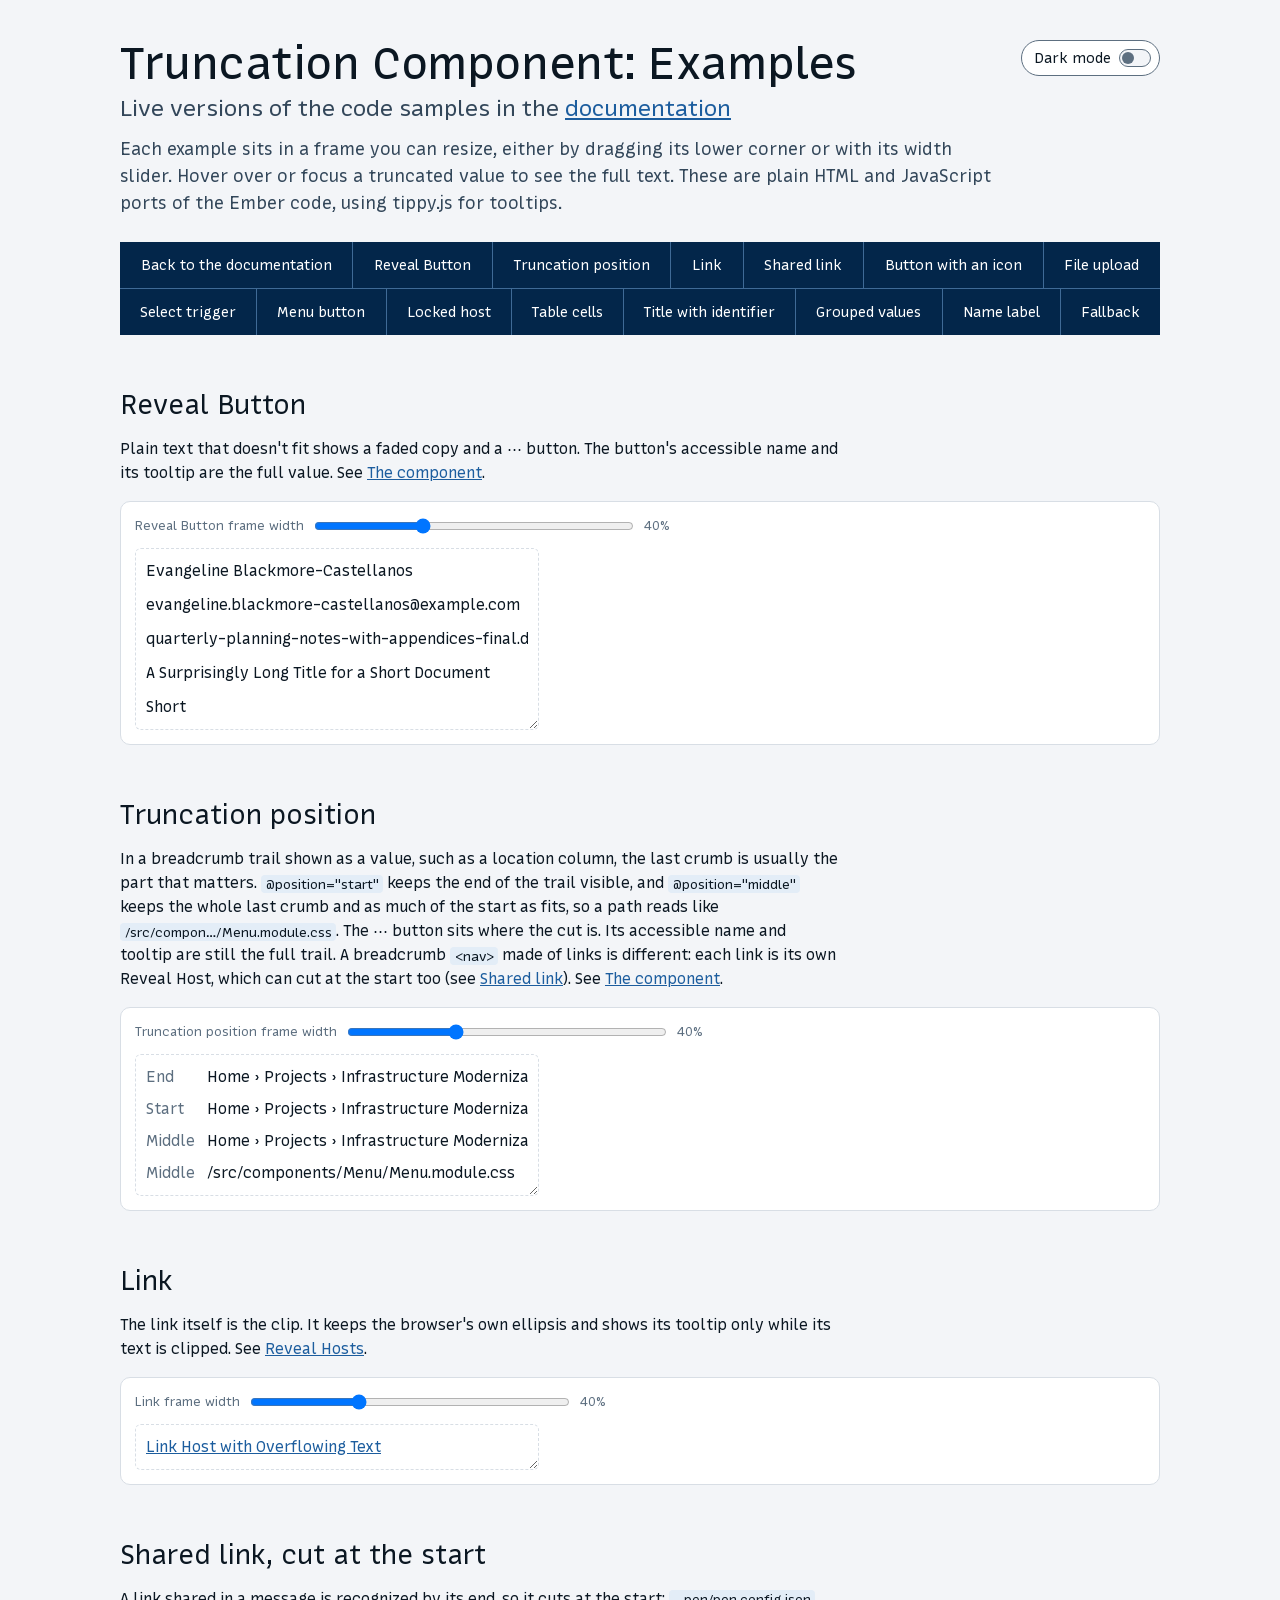
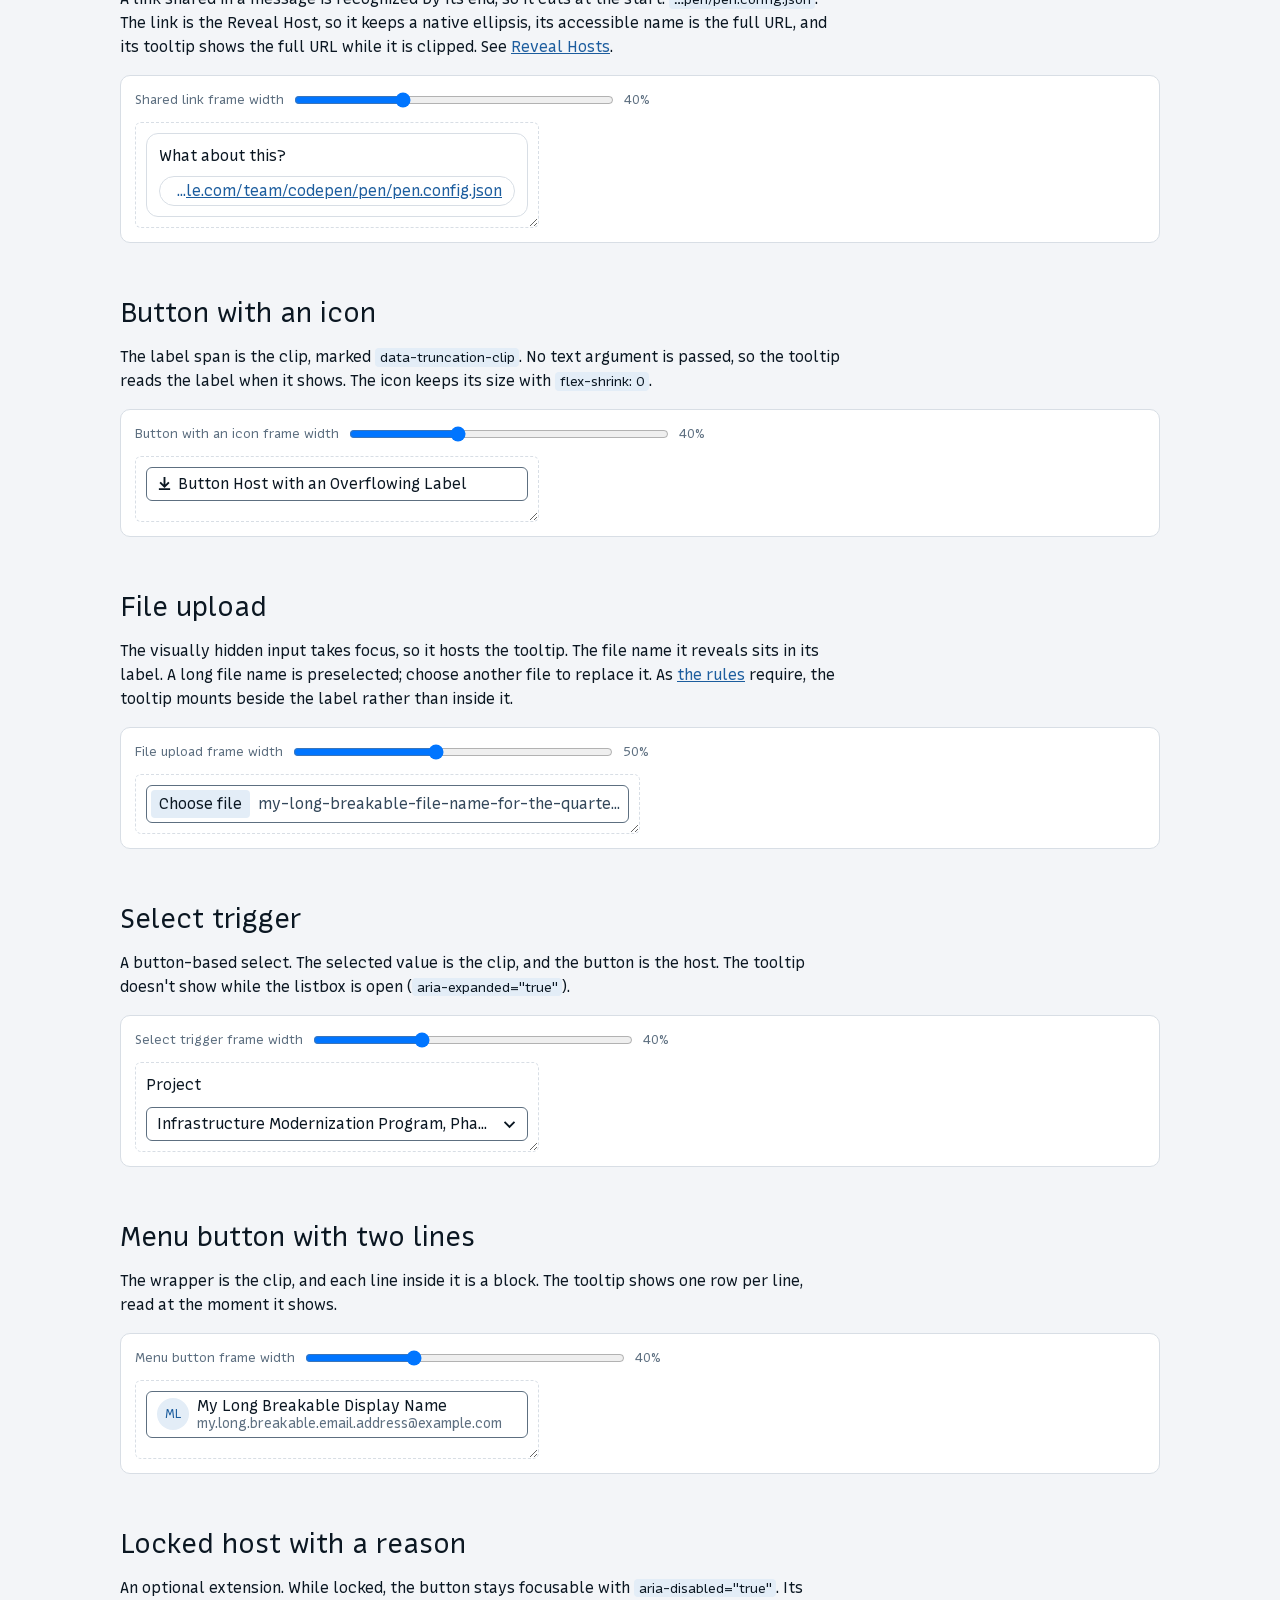
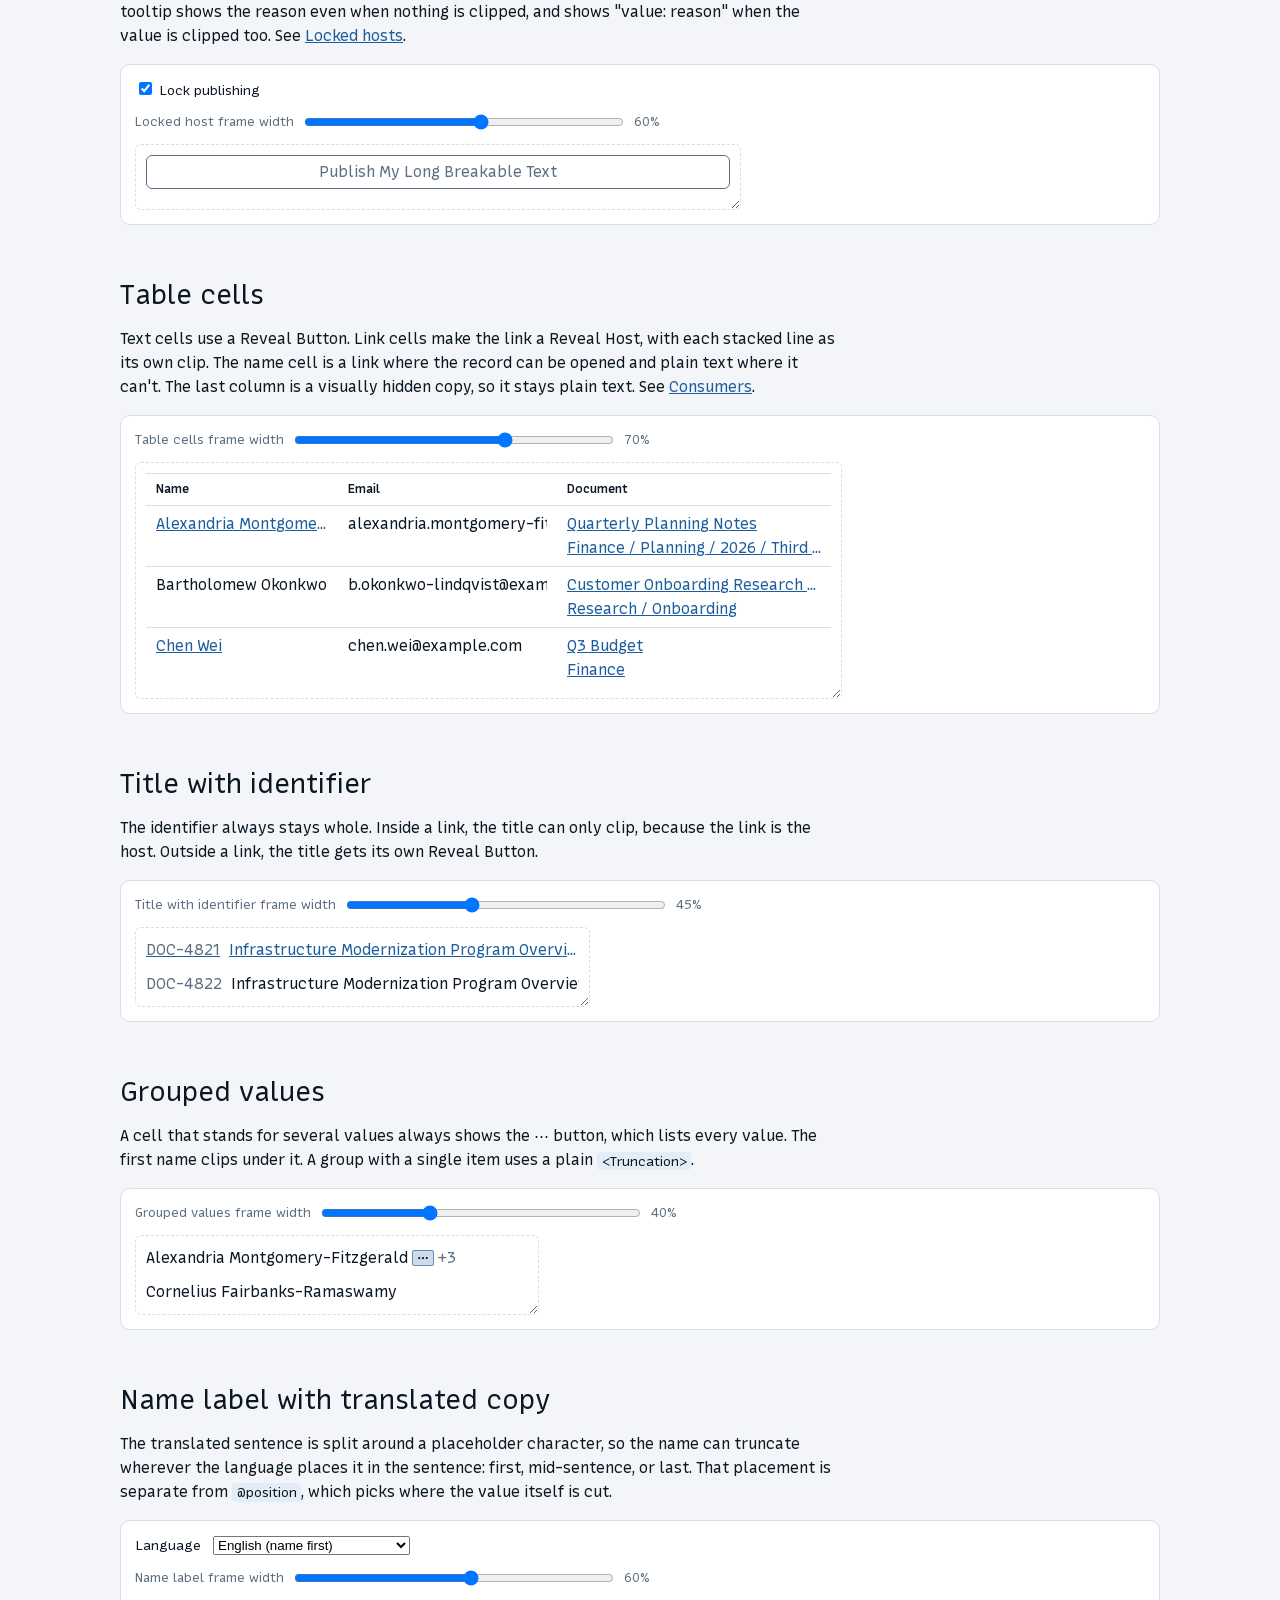
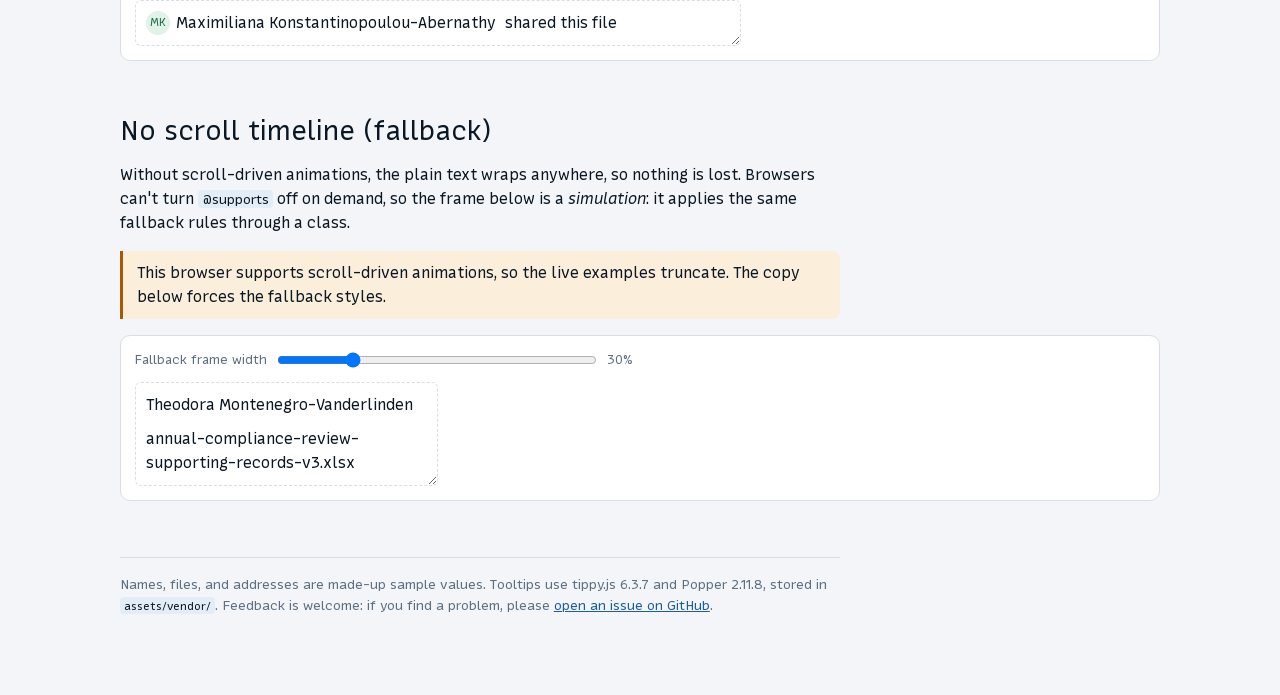
==== commit 914e6d7e: "Fix inconsistencies between the docs and the examples Code snippets now match what they describe: th" ====
--- a/examples.html
+++ b/examples.html
@@ -71,7 +71,7 @@
 
 <section id="position" aria-labelledby="h-position">
   <h2 id="h-position">Truncation position</h2>
-  <p class="prose">In a breadcrumb trail shown as a value, such as a location column, the last crumb is usually the part that matters. <code>@position="start"</code> keeps the end of the trail visible, and <code>@position="middle"</code> keeps where it starts and the whole last crumb, as in <code>/src/compon…/Menu.module.css</code>. The ⋯ button sits where the cut is. Its accessible name and tooltip are still the full trail. A breadcrumb <code>&lt;nav&gt;</code> made of links is different: each link is its own Reveal Host, which can cut at the start too (see <a href="#shared-link">Shared link</a>). See <a href="index.html#component">The component</a>.</p>
+  <p class="prose">In a breadcrumb trail shown as a value, such as a location column, the last crumb is usually the part that matters. <code>@position="start"</code> keeps the end of the trail visible, and <code>@position="middle"</code> keeps the whole last crumb and as much of the start as fits, so a path reads like <code>/src/compon…/Menu.module.css</code>. The ⋯ button sits where the cut is. Its accessible name and tooltip are still the full trail. A breadcrumb <code>&lt;nav&gt;</code> made of links is different: each link is its own Reveal Host, which can cut at the start too (see <a href="#shared-link">Shared link</a>). See <a href="index.html#component">The component</a>.</p>
   <div class="demo">
     <div class="demo__width"><label for="w-position">Truncation position frame width</label><input id="w-position" type="range" min="10" max="100" value="40" data-demo-width><output for="w-position" data-demo-width-output></output></div>
     <div class="demo__frame">
@@ -131,7 +131,7 @@
 
 <section id="file-upload" aria-labelledby="h-file-upload">
   <h2 id="h-file-upload">File upload</h2>
-  <p class="prose">The visually hidden input takes focus, so it hosts the tooltip. The file name it reveals sits in its label. A long file name is preselected; choose another file to replace it. Following Rule 9, the tooltip mounts beside the label rather than inside it.</p>
+  <p class="prose">The visually hidden input takes focus, so it hosts the tooltip. The file name it reveals sits in its label. A long file name is preselected; choose another file to replace it. As <a href="index.html#rules">the rules</a> require, the tooltip mounts beside the label rather than inside it.</p>
   <div class="demo">
     <div class="demo__width"><label for="w-file-upload">File upload frame width</label><input id="w-file-upload" type="range" min="10" max="100" value="50" data-demo-width><output for="w-file-upload" data-demo-width-output></output></div>
     <div class="demo__frame">
@@ -296,7 +296,7 @@
 
 <section id="name-label" aria-labelledby="h-name-label">
   <h2 id="h-name-label">Name label with translated copy</h2>
-  <p class="prose">The translated sentence is split around a placeholder character, so the name can truncate wherever the language puts it: at the start, in the middle, or at the end.</p>
+  <p class="prose">The translated sentence is split around a placeholder character, so the name can truncate wherever the language places it in the sentence: first, mid-sentence, or last. That placement is separate from <code>@position</code>, which picks where the value itself is cut.</p>
   <div class="demo">
     <div class="demo__controls">
       <label for="name-label-locale">Language</label>
